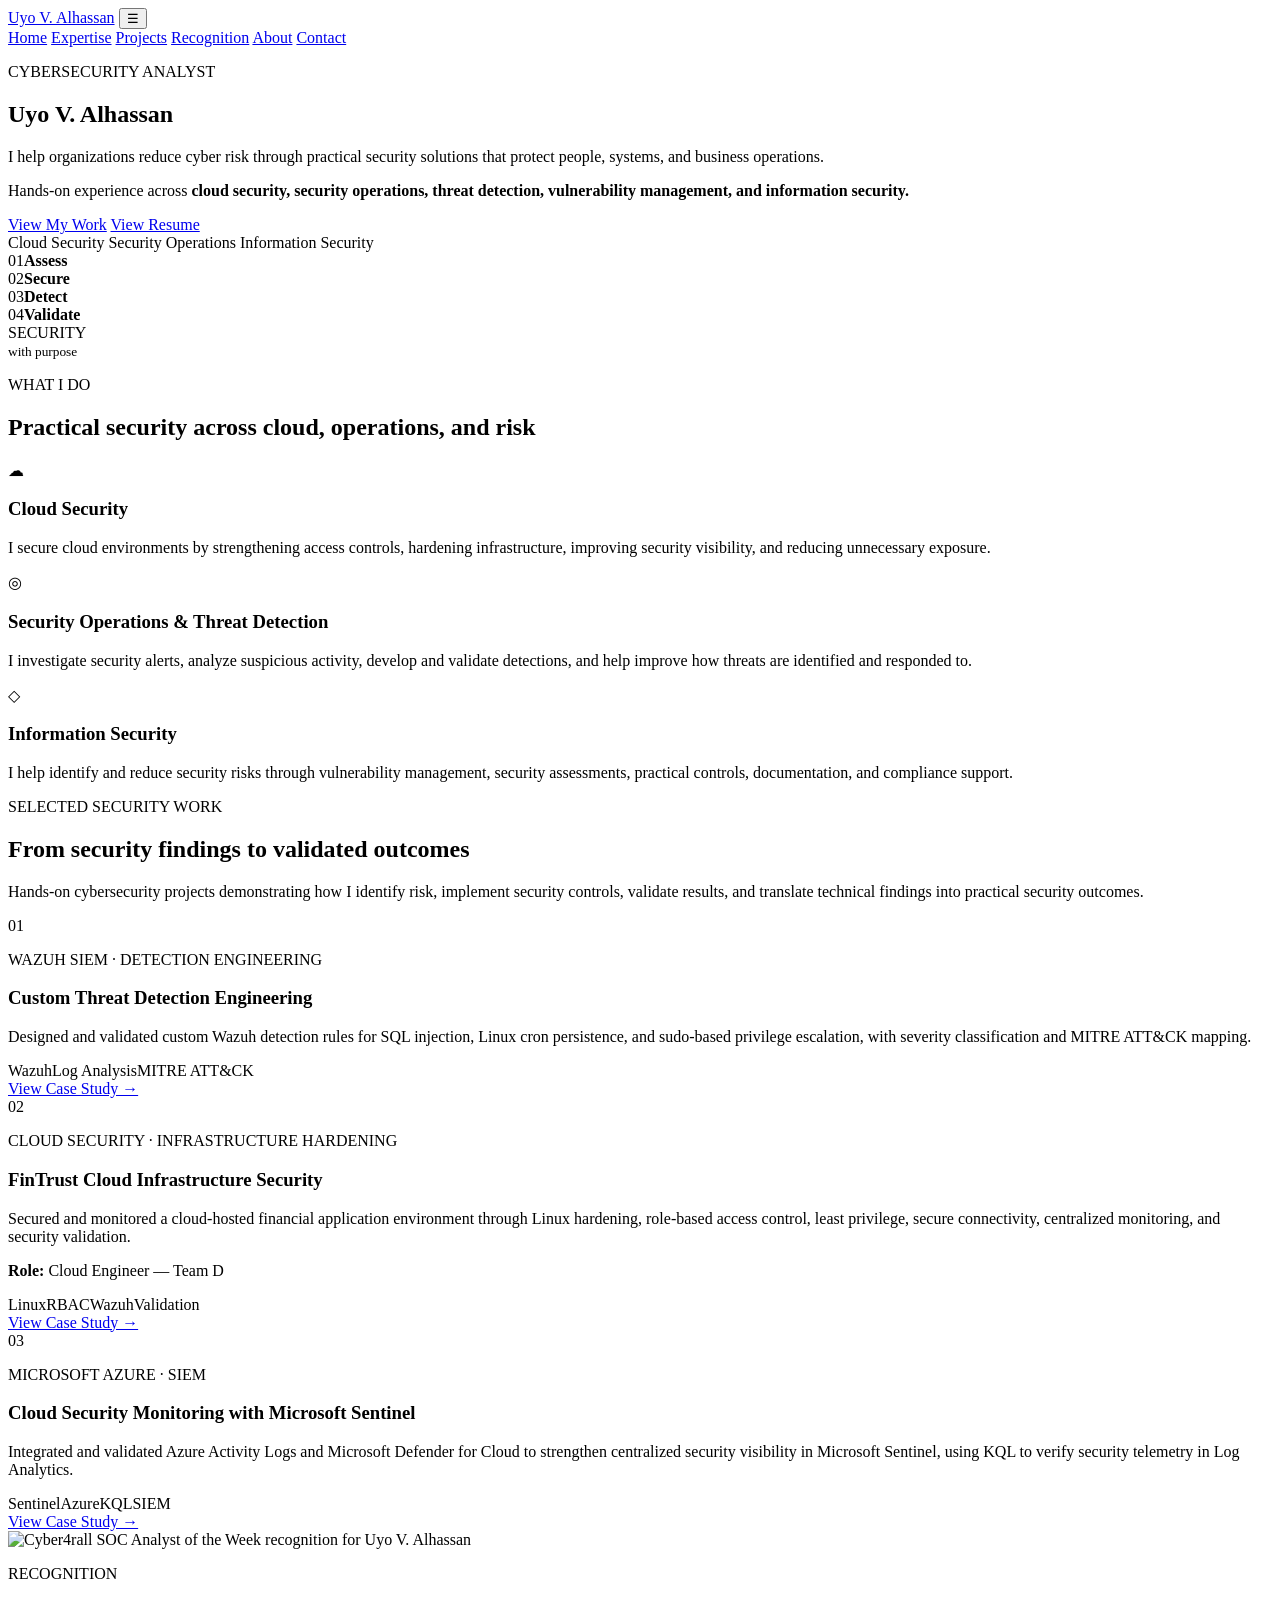
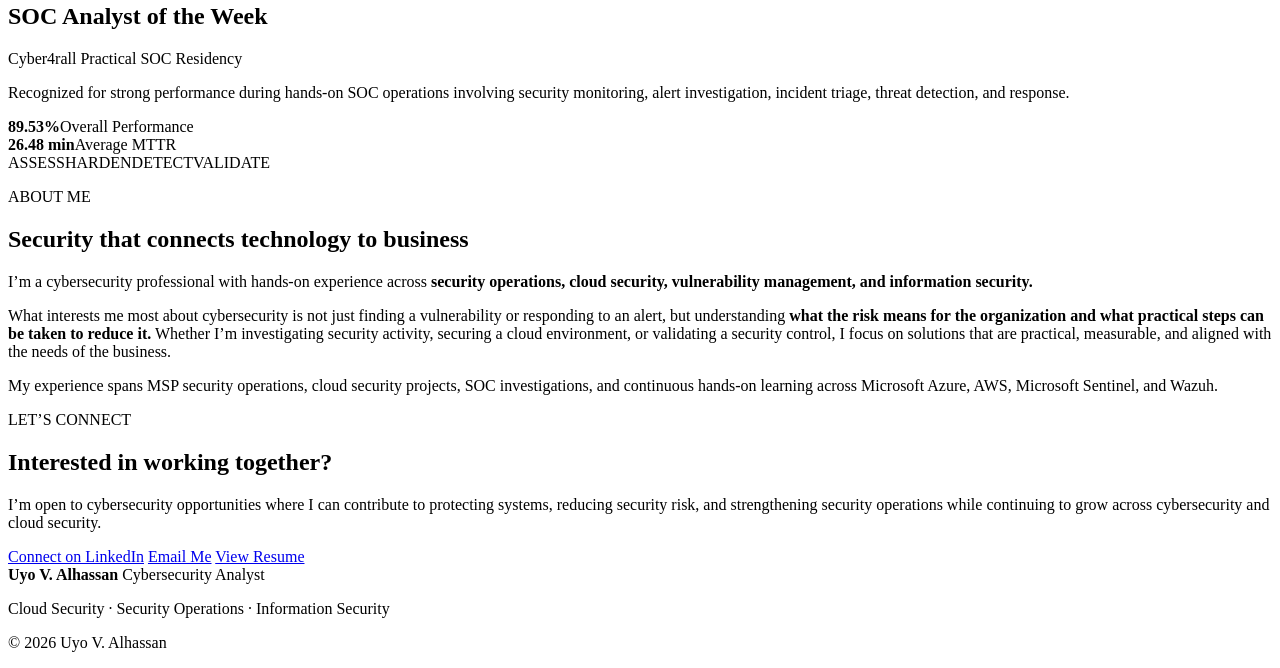
==== index.html @ 543109c2 "Build initial cybersecurity portfolio homepage" ====
<!DOCTYPE html>
<html lang="en">
<head>
  <meta charset="UTF-8" />
  <meta name="viewport" content="width=device-width, initial-scale=1.0" />
  <meta name="description" content="Uyo V. Alhassan — Cybersecurity Analyst portfolio focused on cloud security, security operations, threat detection, and information security." />
  <title>Uyo V. Alhassan | Cybersecurity Analyst</title>
  <link rel="stylesheet" href="styles.css" />
</head>
<body>
  <header class="site-header">
    <div class="container nav-wrap">
      <a class="brand" href="#home" aria-label="Uyo V. Alhassan home">Uyo V. Alhassan</a>
      <button class="nav-toggle" aria-label="Open navigation" aria-expanded="false">☰</button>
      <nav class="nav-links" aria-label="Main navigation">
        <a href="#home">Home</a>
        <a href="#expertise">Expertise</a>
        <a href="#projects">Projects</a>
        <a href="#recognition">Recognition</a>
        <a href="#about">About</a>
        <a href="#contact">Contact</a>
      </nav>
    </div>
  </header>

  <main>
    <section class="hero" id="home">
      <div class="container hero-grid">
        <div class="hero-copy">
          <p class="eyebrow">CYBERSECURITY ANALYST</p>
          <h1>Uyo V. Alhassan</h1>
          <p class="hero-statement">I help organizations reduce cyber risk through practical security solutions that protect people, systems, and business operations.</p>
          <p class="hero-support">Hands-on experience across <strong>cloud security, security operations, threat detection, vulnerability management, and information security.</strong></p>
          <div class="hero-actions">
            <a class="btn btn-primary" href="#projects">View My Work</a>
            <a class="btn btn-secondary" href="assets/Uyo_V_Alhassan_Resume.pdf" target="_blank" rel="noopener">View Resume</a>
          </div>
          <div class="focus-tags" aria-label="Focus areas">
            <span>Cloud Security</span>
            <span>Security Operations</span>
            <span>Information Security</span>
          </div>
        </div>

        <div class="hero-visual" aria-hidden="true">
          <div class="signal-card signal-one"><span>01</span><strong>Assess</strong></div>
          <div class="signal-card signal-two"><span>02</span><strong>Secure</strong></div>
          <div class="signal-card signal-three"><span>03</span><strong>Detect</strong></div>
          <div class="signal-card signal-four"><span>04</span><strong>Validate</strong></div>
          <div class="core-orb">SECURITY<br/><small>with purpose</small></div>
        </div>
      </div>
    </section>

    <section class="section" id="expertise">
      <div class="container">
        <div class="section-heading">
          <p class="eyebrow">WHAT I DO</p>
          <h2>Practical security across cloud, operations, and risk</h2>
        </div>
        <div class="cards three-col">
          <article class="card expertise-card">
            <div class="icon-chip">☁</div>
            <h3>Cloud Security</h3>
            <p>I secure cloud environments by strengthening access controls, hardening infrastructure, improving security visibility, and reducing unnecessary exposure.</p>
          </article>
          <article class="card expertise-card">
            <div class="icon-chip">◎</div>
            <h3>Security Operations &amp; Threat Detection</h3>
            <p>I investigate security alerts, analyze suspicious activity, develop and validate detections, and help improve how threats are identified and responded to.</p>
          </article>
          <article class="card expertise-card">
            <div class="icon-chip">◇</div>
            <h3>Information Security</h3>
            <p>I help identify and reduce security risks through vulnerability management, security assessments, practical controls, documentation, and compliance support.</p>
          </article>
        </div>
      </div>
    </section>

    <section class="section section-alt" id="projects">
      <div class="container">
        <div class="section-heading wide">
          <p class="eyebrow">SELECTED SECURITY WORK</p>
          <h2>From security findings to validated outcomes</h2>
          <p>Hands-on cybersecurity projects demonstrating how I identify risk, implement security controls, validate results, and translate technical findings into practical security outcomes.</p>
        </div>

        <div class="cards three-col project-grid">
          <article class="card project-card">
            <div class="project-number">01</div>
            <p class="project-category">WAZUH SIEM · DETECTION ENGINEERING</p>
            <h3>Custom Threat Detection Engineering</h3>
            <p>Designed and validated custom Wazuh detection rules for SQL injection, Linux cron persistence, and sudo-based privilege escalation, with severity classification and MITRE ATT&amp;CK mapping.</p>
            <div class="mini-tags"><span>Wazuh</span><span>Log Analysis</span><span>MITRE ATT&amp;CK</span></div>
            <a class="text-link" href="assets/Uyo_Alhassan_Wazuh_Detection_Engineering_Case_Study.pdf" target="_blank" rel="noopener">View Case Study →</a>
          </article>

          <article class="card project-card featured-card">
            <div class="project-number">02</div>
            <p class="project-category">CLOUD SECURITY · INFRASTRUCTURE HARDENING</p>
            <h3>FinTrust Cloud Infrastructure Security</h3>
            <p>Secured and monitored a cloud-hosted financial application environment through Linux hardening, role-based access control, least privilege, secure connectivity, centralized monitoring, and security validation.</p>
            <p class="role-line"><strong>Role:</strong> Cloud Engineer — Team D</p>
            <div class="mini-tags"><span>Linux</span><span>RBAC</span><span>Wazuh</span><span>Validation</span></div>
            <a class="text-link" href="assets/Uyo_Alhassan_FinTrust_Cloud_Infrastructure_Security_Case_Study.pdf" target="_blank" rel="noopener">View Case Study →</a>
          </article>

          <article class="card project-card">
            <div class="project-number">03</div>
            <p class="project-category">MICROSOFT AZURE · SIEM</p>
            <h3>Cloud Security Monitoring with Microsoft Sentinel</h3>
            <p>Integrated and validated Azure Activity Logs and Microsoft Defender for Cloud to strengthen centralized security visibility in Microsoft Sentinel, using KQL to verify security telemetry in Log Analytics.</p>
            <div class="mini-tags"><span>Sentinel</span><span>Azure</span><span>KQL</span><span>SIEM</span></div>
            <a class="text-link" href="assets/Uyo_Alhassan_Microsoft_Sentinel_Cloud_Security_Case_Study.pdf" target="_blank" rel="noopener">View Case Study →</a>
          </article>
        </div>
      </div>
    </section>

    <section class="section recognition" id="recognition">
      <div class="container recognition-grid">
        <div class="recognition-visual">
          <div class="award-frame">
            <img src="assets/soc-analyst-of-the-week.jpeg" alt="Cyber4rall SOC Analyst of the Week recognition for Uyo V. Alhassan" />
          </div>
        </div>
        <div class="recognition-copy">
          <p class="eyebrow">RECOGNITION</p>
          <h2>SOC Analyst of the Week</h2>
          <p class="muted-strong">Cyber4rall Practical SOC Residency</p>
          <p>Recognized for strong performance during hands-on SOC operations involving security monitoring, alert investigation, incident triage, threat detection, and response.</p>
          <div class="metrics">
            <div class="metric"><strong>89.53%</strong><span>Overall Performance</span></div>
            <div class="metric"><strong>26.48 min</strong><span>Average MTTR</span></div>
          </div>
        </div>
      </div>
    </section>

    <section class="section section-alt" id="about">
      <div class="container about-grid">
        <div class="about-accent" aria-hidden="true">
          <span>ASSESS</span><span>HARDEN</span><span>DETECT</span><span>VALIDATE</span>
        </div>
        <div class="about-copy">
          <p class="eyebrow">ABOUT ME</p>
          <h2>Security that connects technology to business</h2>
          <p>I’m a cybersecurity professional with hands-on experience across <strong>security operations, cloud security, vulnerability management, and information security.</strong></p>
          <p>What interests me most about cybersecurity is not just finding a vulnerability or responding to an alert, but understanding <strong>what the risk means for the organization and what practical steps can be taken to reduce it.</strong> Whether I’m investigating security activity, securing a cloud environment, or validating a security control, I focus on solutions that are practical, measurable, and aligned with the needs of the business.</p>
          <p>My experience spans MSP security operations, cloud security projects, SOC investigations, and continuous hands-on learning across Microsoft Azure, AWS, Microsoft Sentinel, and Wazuh.</p>
        </div>
      </div>
    </section>

    <section class="cta" id="contact">
      <div class="container cta-inner">
        <p class="eyebrow light">LET’S CONNECT</p>
        <h2>Interested in working together?</h2>
        <p>I’m open to cybersecurity opportunities where I can contribute to protecting systems, reducing security risk, and strengthening security operations while continuing to grow across cybersecurity and cloud security.</p>
        <div class="cta-actions">
          <a class="btn btn-light" href="https://www.linkedin.com/in/uyo-alhassan-4882471b2/" target="_blank" rel="noopener">Connect on LinkedIn</a>
          <a class="btn btn-outline-light" href="mailto:uyoalhassan@gmail.com">Email Me</a>
          <a class="btn btn-outline-light" href="assets/Uyo_V_Alhassan_Resume.pdf" target="_blank" rel="noopener">View Resume</a>
        </div>
      </div>
    </section>
  </main>

  <footer class="site-footer">
    <div class="container footer-wrap">
      <div>
        <strong>Uyo V. Alhassan</strong>
        <span>Cybersecurity Analyst</span>
      </div>
      <p>Cloud Security · Security Operations · Information Security</p>
      <p>© 2026 Uyo V. Alhassan</p>
    </div>
  </footer>

  <script src="script.js"></script>
</body>
</html>
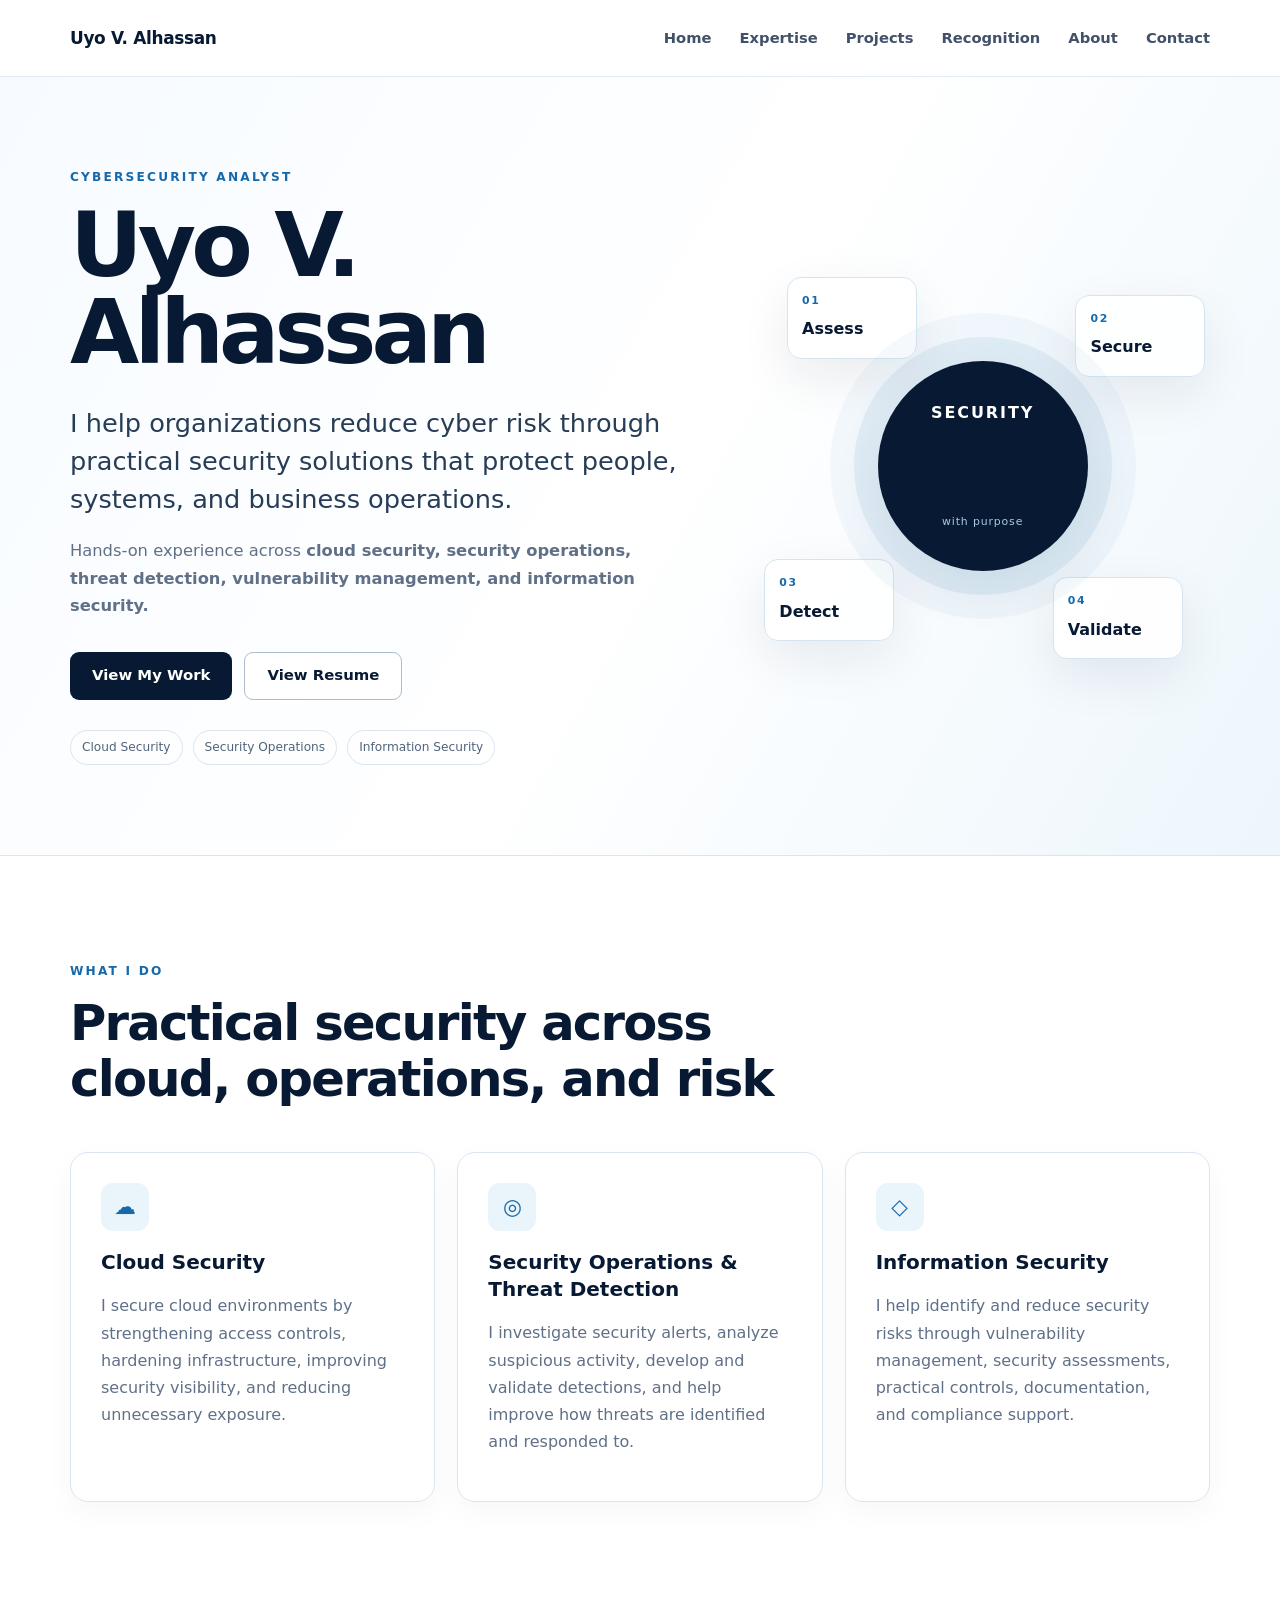
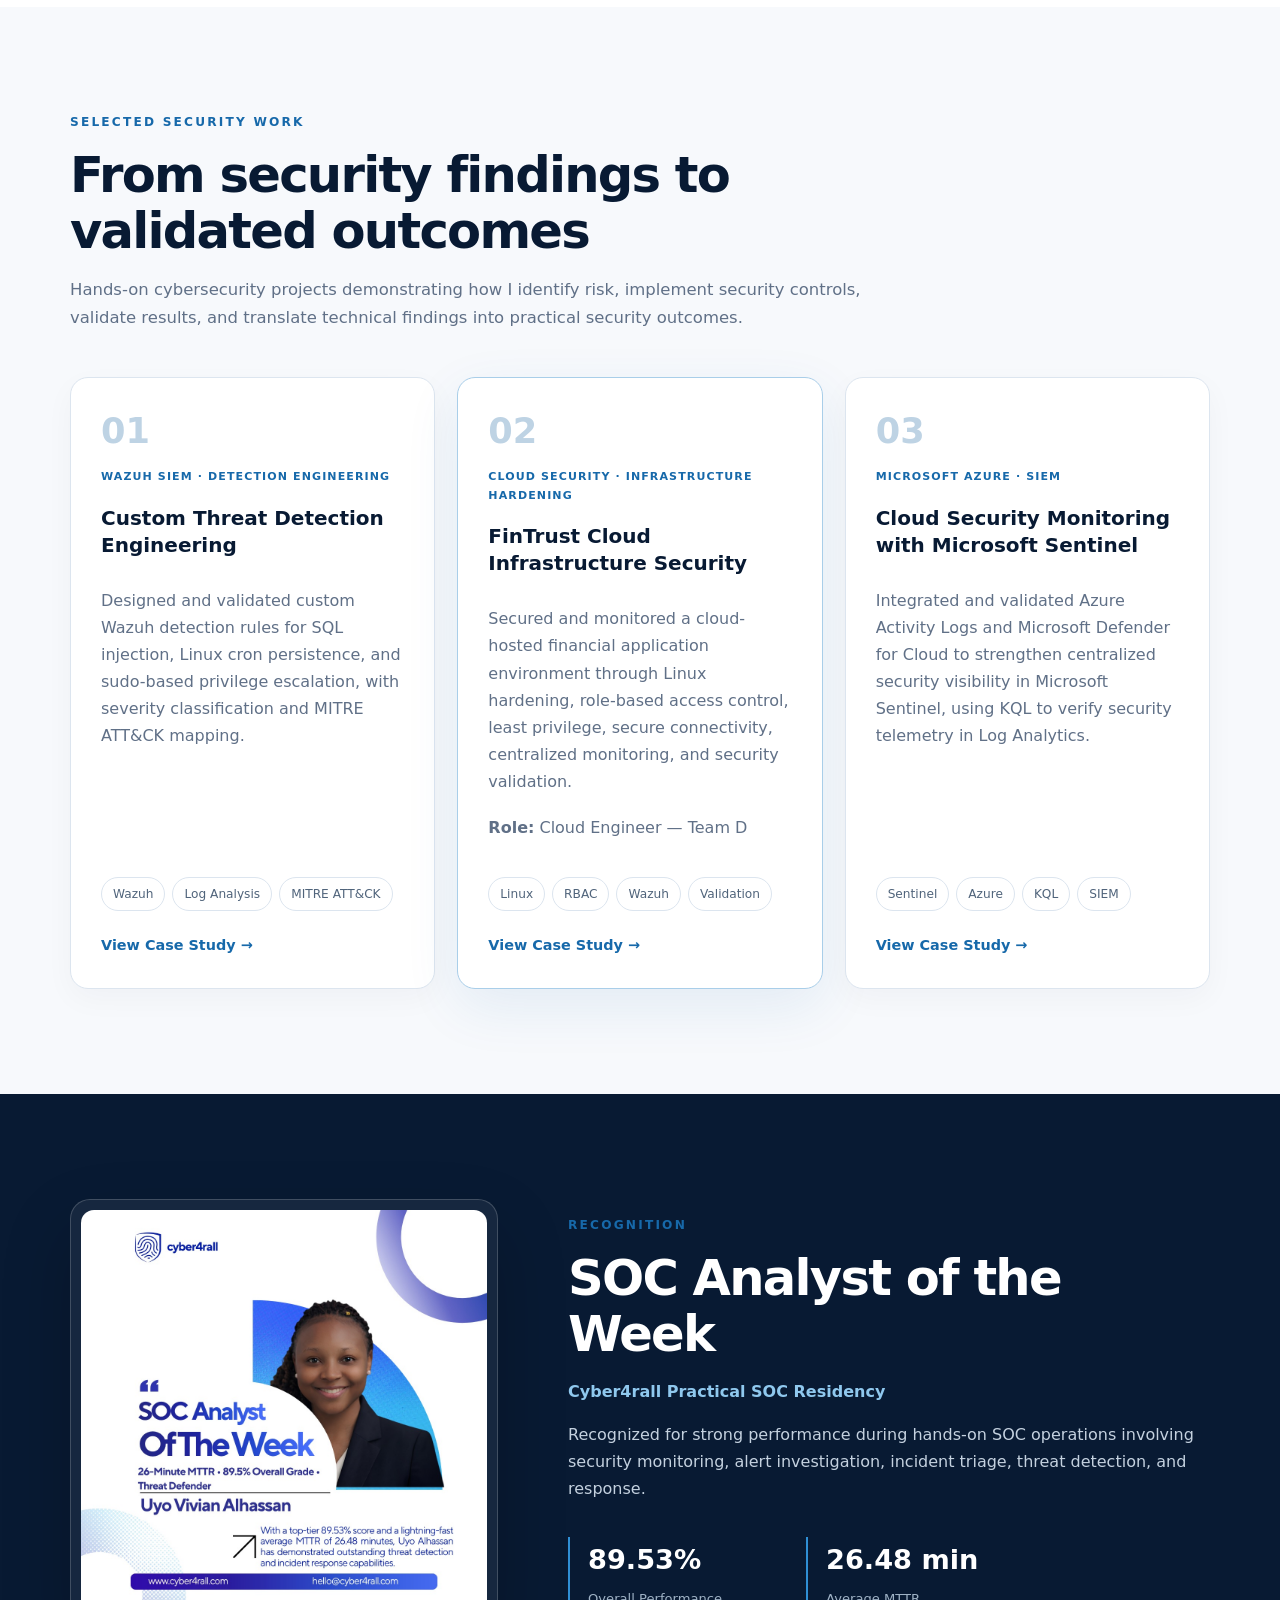
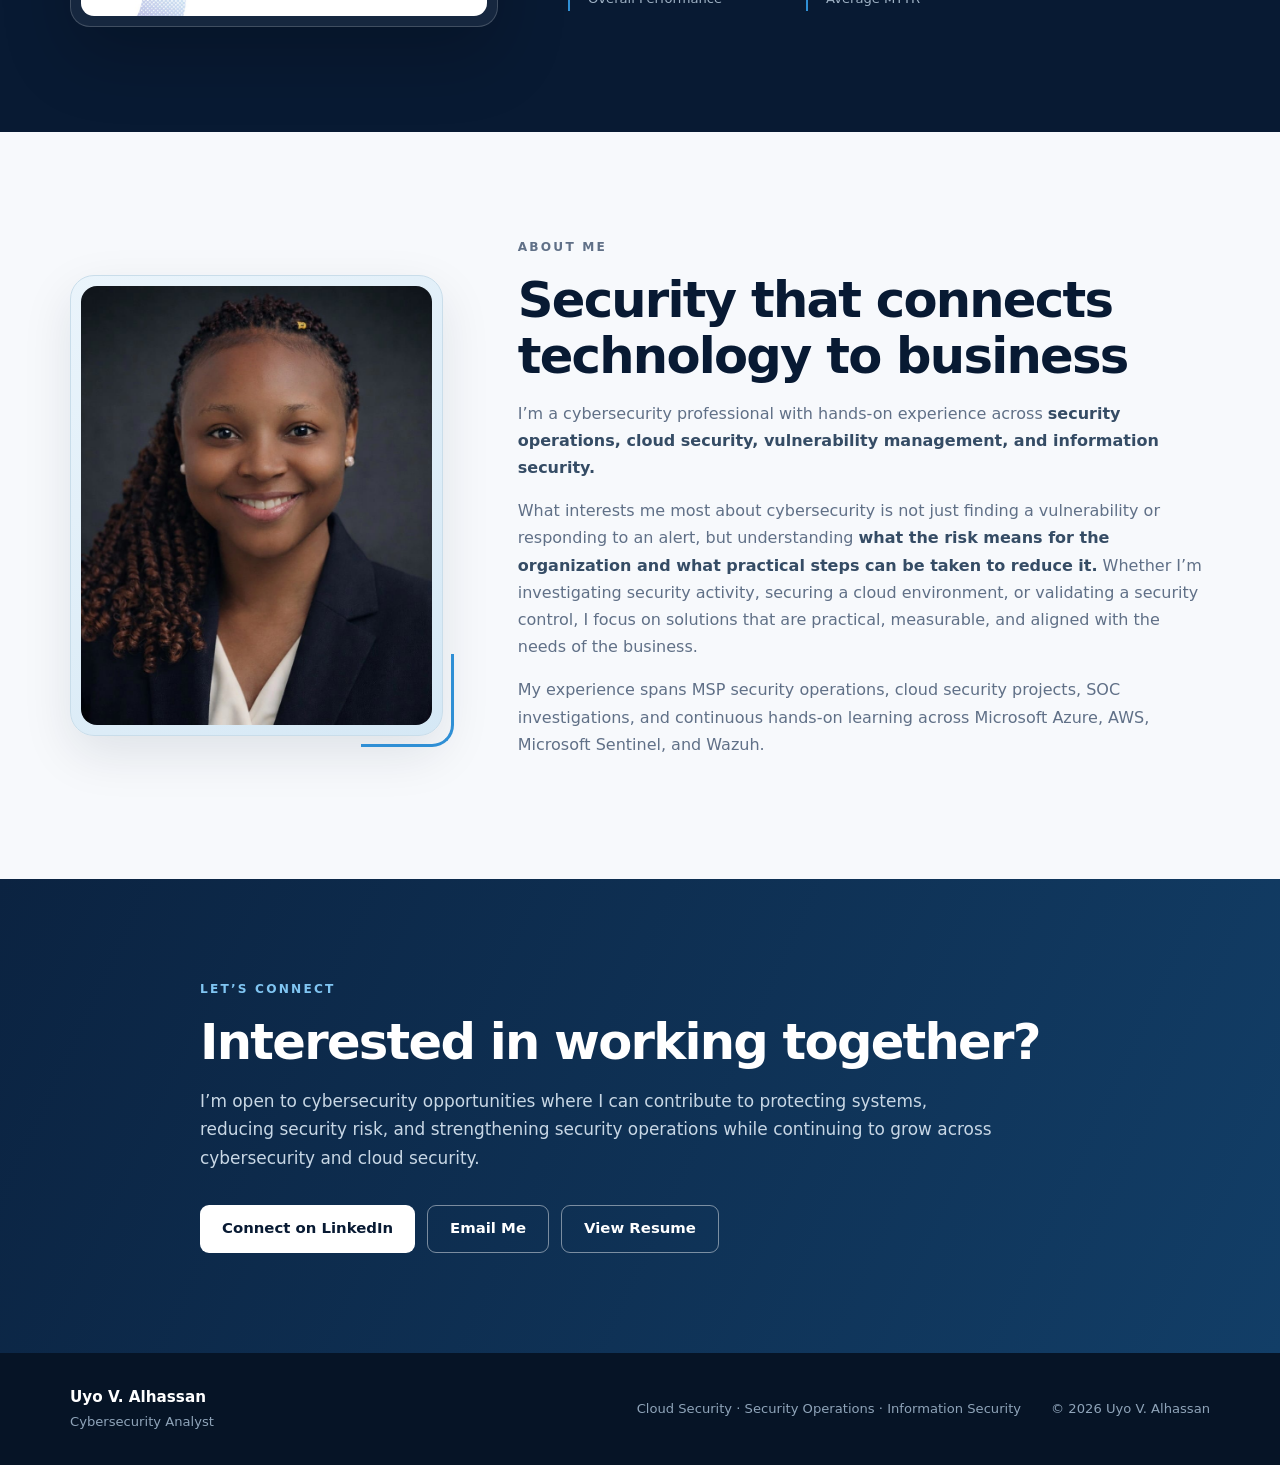
==== commit 4b3606c9: "Use final asset links directly in portfolio homepage" ====
--- a/index.html
+++ b/index.html
@@ -33,7 +33,7 @@
           <p class="hero-support">Hands-on experience across <strong>cloud security, security operations, threat detection, vulnerability management, and information security.</strong></p>
           <div class="hero-actions">
             <a class="btn btn-primary" href="#projects">View My Work</a>
-            <a class="btn btn-secondary" href="assets/Uyo_V_Alhassan_Resume.pdf" target="_blank" rel="noopener">View Resume</a>
+            <a class="btn btn-secondary" href="assets/Uyo_Alhassan_Executive_Resume.pdf" target="_blank" rel="noopener">View Resume</a>
           </div>
           <div class="focus-tags" aria-label="Focus areas">
             <span>Cloud Security</span>
@@ -160,8 +160,8 @@
         <p>I’m open to cybersecurity opportunities where I can contribute to protecting systems, reducing security risk, and strengthening security operations while continuing to grow across cybersecurity and cloud security.</p>
         <div class="cta-actions">
           <a class="btn btn-light" href="https://www.linkedin.com/in/uyo-alhassan-4882471b2/" target="_blank" rel="noopener">Connect on LinkedIn</a>
-          <a class="btn btn-outline-light" href="mailto:uyoalhassan@gmail.com">Email Me</a>
-          <a class="btn btn-outline-light" href="assets/Uyo_V_Alhassan_Resume.pdf" target="_blank" rel="noopener">View Resume</a>
+          <a class="btn btn-outline-light" href="mailto:alhassanuyovivian@gmail.com">Email Me</a>
+          <a class="btn btn-outline-light" href="assets/Uyo_Alhassan_Executive_Resume.pdf" target="_blank" rel="noopener">View Resume</a>
         </div>
       </div>
     </section>
@@ -178,6 +178,6 @@
     </div>
   </footer>
 
-  <script src="script.js"></script>
+  <script src="script.js?v=2"></script>
 </body>
 </html>
--- a/styles.css
+++ b/styles.css
@@ -0,0 +1,152 @@
+:root {
+  --navy: #081a33;
+  --navy-2: #0d2848;
+  --blue: #1769aa;
+  --blue-bright: #2f8fd5;
+  --ice: #eaf4fb;
+  --bg: #f7f9fc;
+  --white: #ffffff;
+  --text: #17263a;
+  --muted: #607087;
+  --border: #dce5ef;
+  --shadow: 0 18px 50px rgba(8, 26, 51, .08);
+  --radius: 18px;
+}
+
+* { box-sizing: border-box; }
+html { scroll-behavior: smooth; }
+body {
+  margin: 0;
+  font-family: Inter, ui-sans-serif, system-ui, -apple-system, BlinkMacSystemFont, "Segoe UI", sans-serif;
+  color: var(--text);
+  background: var(--white);
+  line-height: 1.7;
+}
+a { color: inherit; text-decoration: none; }
+img { max-width: 100%; display: block; }
+.container { width: min(1140px, calc(100% - 40px)); margin: 0 auto; }
+
+.site-header {
+  position: sticky;
+  top: 0;
+  z-index: 50;
+  background: rgba(255,255,255,.95);
+  border-bottom: 1px solid rgba(220,229,239,.8);
+  backdrop-filter: blur(14px);
+}
+.nav-wrap { min-height: 76px; display: flex; align-items: center; justify-content: space-between; gap: 30px; }
+.brand { font-weight: 800; color: var(--navy); letter-spacing: -.02em; font-size: 1.06rem; }
+.nav-links { display: flex; align-items: center; gap: 28px; font-size: .92rem; font-weight: 650; color: #415169; }
+.nav-links a:hover { color: var(--blue); }
+.nav-toggle { display: none; background: none; border: 0; font-size: 1.5rem; color: var(--navy); }
+
+.hero {
+  overflow: hidden;
+  background: linear-gradient(120deg, #f7fbff 0%, #ffffff 52%, #edf6fc 100%);
+  border-bottom: 1px solid var(--border);
+}
+.hero-grid { min-height: 680px; display: grid; grid-template-columns: 1.15fr .85fr; gap: 70px; align-items: center; padding: 90px 0; }
+.eyebrow { margin: 0 0 14px; color: var(--blue); font-size: .76rem; font-weight: 800; letter-spacing: .18em; }
+.hero h1 { margin: 0; color: var(--navy); font-size: clamp(3.2rem, 7vw, 5.7rem); line-height: .98; letter-spacing: -.055em; }
+.hero-statement { max-width: 760px; margin: 28px 0 18px; font-size: clamp(1.25rem, 2vw, 1.65rem); line-height: 1.48; color: #273c55; }
+.hero-support { max-width: 700px; color: var(--muted); font-size: 1.02rem; }
+.hero-actions, .cta-actions { display: flex; flex-wrap: wrap; gap: 12px; margin-top: 32px; }
+.btn { display: inline-flex; justify-content: center; align-items: center; min-height: 48px; padding: 0 22px; border-radius: 9px; font-weight: 750; font-size: .93rem; transition: .2s ease; }
+.btn:hover { transform: translateY(-2px); }
+.btn-primary { background: var(--navy); color: white; }
+.btn-secondary { border: 1px solid #aebdcd; background: white; color: var(--navy); }
+.focus-tags { display: flex; flex-wrap: wrap; gap: 10px; margin-top: 30px; }
+.focus-tags span, .mini-tags span { border: 1px solid var(--border); border-radius: 999px; padding: 6px 11px; font-size: .76rem; color: #50647b; background: rgba(255,255,255,.7); }
+
+.hero-visual { position: relative; min-height: 450px; }
+.core-orb {
+  position: absolute; inset: 50% auto auto 50%; transform: translate(-50%,-50%);
+  width: 210px; height: 210px; border-radius: 50%; display: grid; place-items: center; text-align: center;
+  background: var(--navy); color: white; font-weight: 900; letter-spacing: .12em; line-height: 1.2;
+  box-shadow: 0 0 0 24px rgba(23,105,170,.08), 0 0 0 48px rgba(23,105,170,.04), var(--shadow);
+}
+.core-orb small { display: block; font-size: .68rem; font-weight: 500; letter-spacing: .08em; color: #a9c9e4; margin-top: 8px; }
+.signal-card { position: absolute; width: 130px; min-height: 82px; padding: 14px; border: 1px solid #d4e5f1; border-radius: 14px; background: rgba(255,255,255,.92); box-shadow: var(--shadow); }
+.signal-card span { display: block; color: var(--blue); font-size: .68rem; font-weight: 800; letter-spacing: .15em; }
+.signal-card strong { display: block; color: var(--navy); margin-top: 5px; }
+.signal-one { top: 8%; left: 7%; } .signal-two { top: 12%; right: 1%; } .signal-three { bottom: 11%; left: 2%; } .signal-four { bottom: 7%; right: 6%; }
+
+.section { padding: 105px 0; }
+.section-alt { background: var(--bg); }
+.section-heading { max-width: 760px; margin-bottom: 45px; }
+.section-heading.wide { max-width: 830px; }
+.section-heading h2, .recognition-copy h2, .about-copy h2, .cta h2 { margin: 0; color: var(--navy); font-size: clamp(2rem, 4vw, 3.1rem); line-height: 1.13; letter-spacing: -.035em; }
+.section-heading > p:last-child { color: var(--muted); font-size: 1.03rem; }
+.cards { display: grid; gap: 22px; }
+.three-col { grid-template-columns: repeat(3, 1fr); }
+.card { background: white; border: 1px solid var(--border); border-radius: var(--radius); padding: 30px; box-shadow: 0 10px 30px rgba(8,26,51,.035); }
+.card h3 { color: var(--navy); font-size: 1.25rem; line-height: 1.35; margin: 18px 0 12px; }
+.card p { color: var(--muted); }
+.icon-chip { width: 48px; height: 48px; display: grid; place-items: center; border-radius: 12px; background: var(--ice); color: var(--blue); font-size: 1.35rem; }
+
+.project-card { position: relative; padding-top: 35px; display: flex; flex-direction: column; min-height: 450px; }
+.project-card.featured-card { border-color: #a9cee9; box-shadow: 0 18px 55px rgba(23,105,170,.09); }
+.project-number { color: #bed3e4; font-size: 2.2rem; font-weight: 900; line-height: 1; }
+.project-category { margin: 20px 0 0 !important; color: var(--blue) !important; font-size: .69rem; font-weight: 850; letter-spacing: .1em; }
+.role-line { margin-top: 2px; }
+.mini-tags { display: flex; flex-wrap: wrap; gap: 7px; margin: auto 0 22px; padding-top: 20px; }
+.text-link { color: var(--blue); font-weight: 800; font-size: .9rem; }
+
+.recognition { background: var(--navy); color: white; }
+.recognition-grid { display: grid; grid-template-columns: .8fr 1.2fr; gap: 70px; align-items: center; }
+.award-frame { max-width: 430px; padding: 10px; border: 1px solid rgba(255,255,255,.18); border-radius: 20px; background: rgba(255,255,255,.06); box-shadow: 0 30px 70px rgba(0,0,0,.2); }
+.award-frame img { border-radius: 13px; width: 100%; min-height: 300px; object-fit: cover; background: #102c4d; }
+.recognition-copy h2 { color: white; }
+.recognition-copy > p:not(.eyebrow) { color: #c4d1df; max-width: 680px; }
+.recognition-copy .muted-strong { color: #8fc8ee !important; font-weight: 750; }
+.metrics { display: grid; grid-template-columns: repeat(2, minmax(150px, 220px)); gap: 18px; margin-top: 35px; }
+.metric { border-left: 2px solid var(--blue-bright); padding-left: 18px; }
+.metric strong { display: block; color: white; font-size: 1.7rem; }
+.metric span { color: #9fb2c5; font-size: .82rem; }
+
+.about-grid { display: grid; grid-template-columns: .7fr 1.3fr; gap: 75px; align-items: center; }
+.about-accent { min-height: 390px; border-radius: 24px; padding: 45px; display: flex; flex-direction: column; justify-content: center; gap: 18px; background: linear-gradient(145deg, var(--navy), #123f69); box-shadow: var(--shadow); }
+.about-accent span { color: white; font-size: clamp(1.5rem, 3vw, 2.6rem); font-weight: 850; letter-spacing: .04em; opacity: .25; }
+.about-accent span:nth-child(2), .about-accent span:nth-child(3) { opacity: .75; }
+.about-copy p { color: var(--muted); }
+.about-copy p strong { color: #354c65; }
+
+.cta { padding: 100px 0; background: linear-gradient(115deg, #0b2341, #123e67); color: white; }
+.cta-inner { max-width: 880px; }
+.eyebrow.light { color: #80c5f2; }
+.cta h2 { color: white; }
+.cta p:not(.eyebrow) { max-width: 800px; color: #c8d7e5; font-size: 1.06rem; }
+.btn-light { background: white; color: var(--navy); }
+.btn-outline-light { border: 1px solid rgba(255,255,255,.45); color: white; }
+.site-footer { padding: 32px 0; background: #061426; color: #8fa4b9; font-size: .82rem; }
+.footer-wrap { display: grid; grid-template-columns: 1fr auto auto; gap: 30px; align-items: center; }
+.footer-wrap strong { color: white; display: block; font-size: .95rem; }
+.footer-wrap span { display: block; }
+.footer-wrap p { margin: 0; }
+
+@media (max-width: 900px) {
+  .hero-grid, .recognition-grid, .about-grid { grid-template-columns: 1fr; }
+  .hero-grid { gap: 25px; padding: 75px 0 55px; }
+  .hero-visual { min-height: 390px; }
+  .three-col { grid-template-columns: 1fr; }
+  .project-card { min-height: auto; }
+  .mini-tags { margin-top: 20px; }
+  .recognition-grid { gap: 45px; }
+  .award-frame { margin: 0 auto; }
+  .about-accent { min-height: 260px; }
+  .footer-wrap { grid-template-columns: 1fr; gap: 10px; }
+}
+
+@media (max-width: 720px) {
+  .container { width: min(100% - 28px, 1140px); }
+  .nav-toggle { display: block; }
+  .nav-links { position: absolute; left: 14px; right: 14px; top: 70px; display: none; flex-direction: column; align-items: flex-start; gap: 0; padding: 12px; background: white; border: 1px solid var(--border); border-radius: 12px; box-shadow: var(--shadow); }
+  .nav-links.open { display: flex; }
+  .nav-links a { width: 100%; padding: 11px 8px; }
+  .hero h1 { font-size: 3.25rem; }
+  .hero-visual { min-height: 330px; transform: scale(.88); margin: -20px -15px; }
+  .section { padding: 78px 0; }
+  .card { padding: 25px; }
+  .metrics { grid-template-columns: 1fr 1fr; }
+  .cta-actions .btn { width: 100%; }
+}
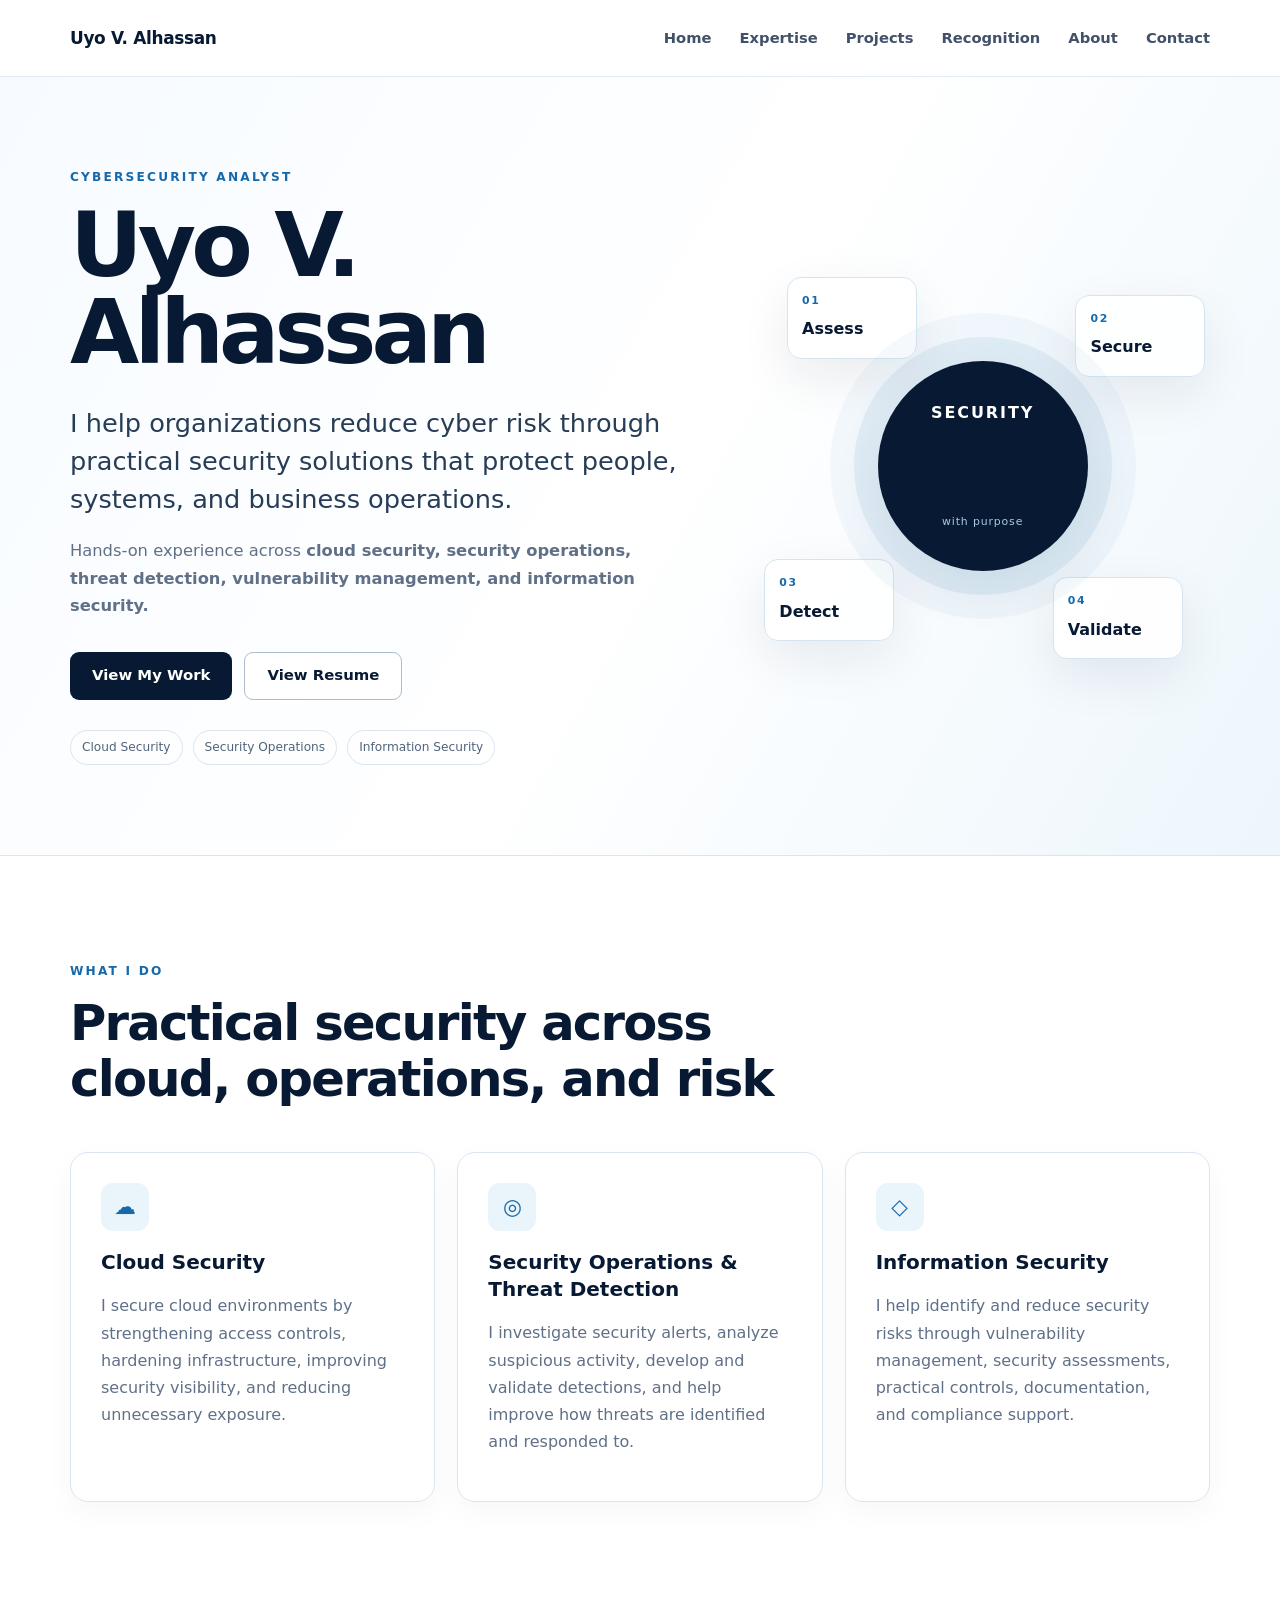
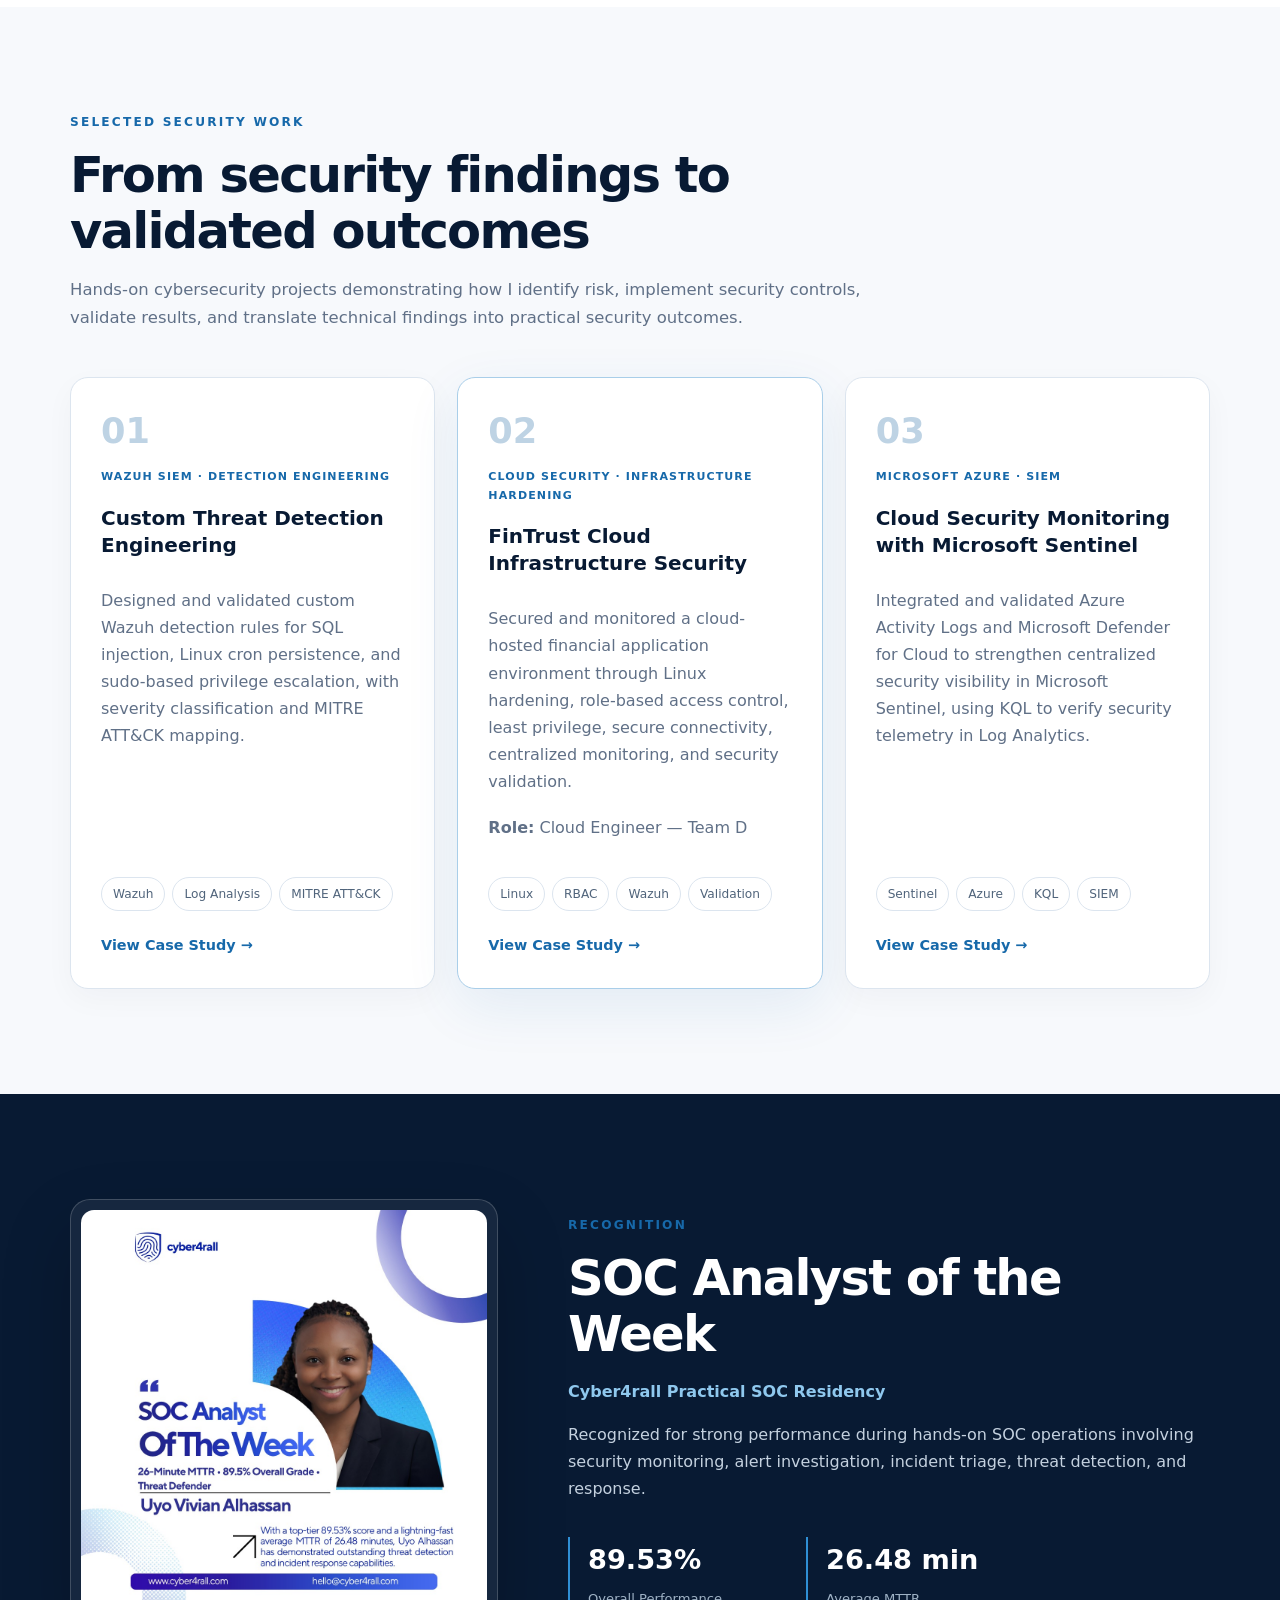
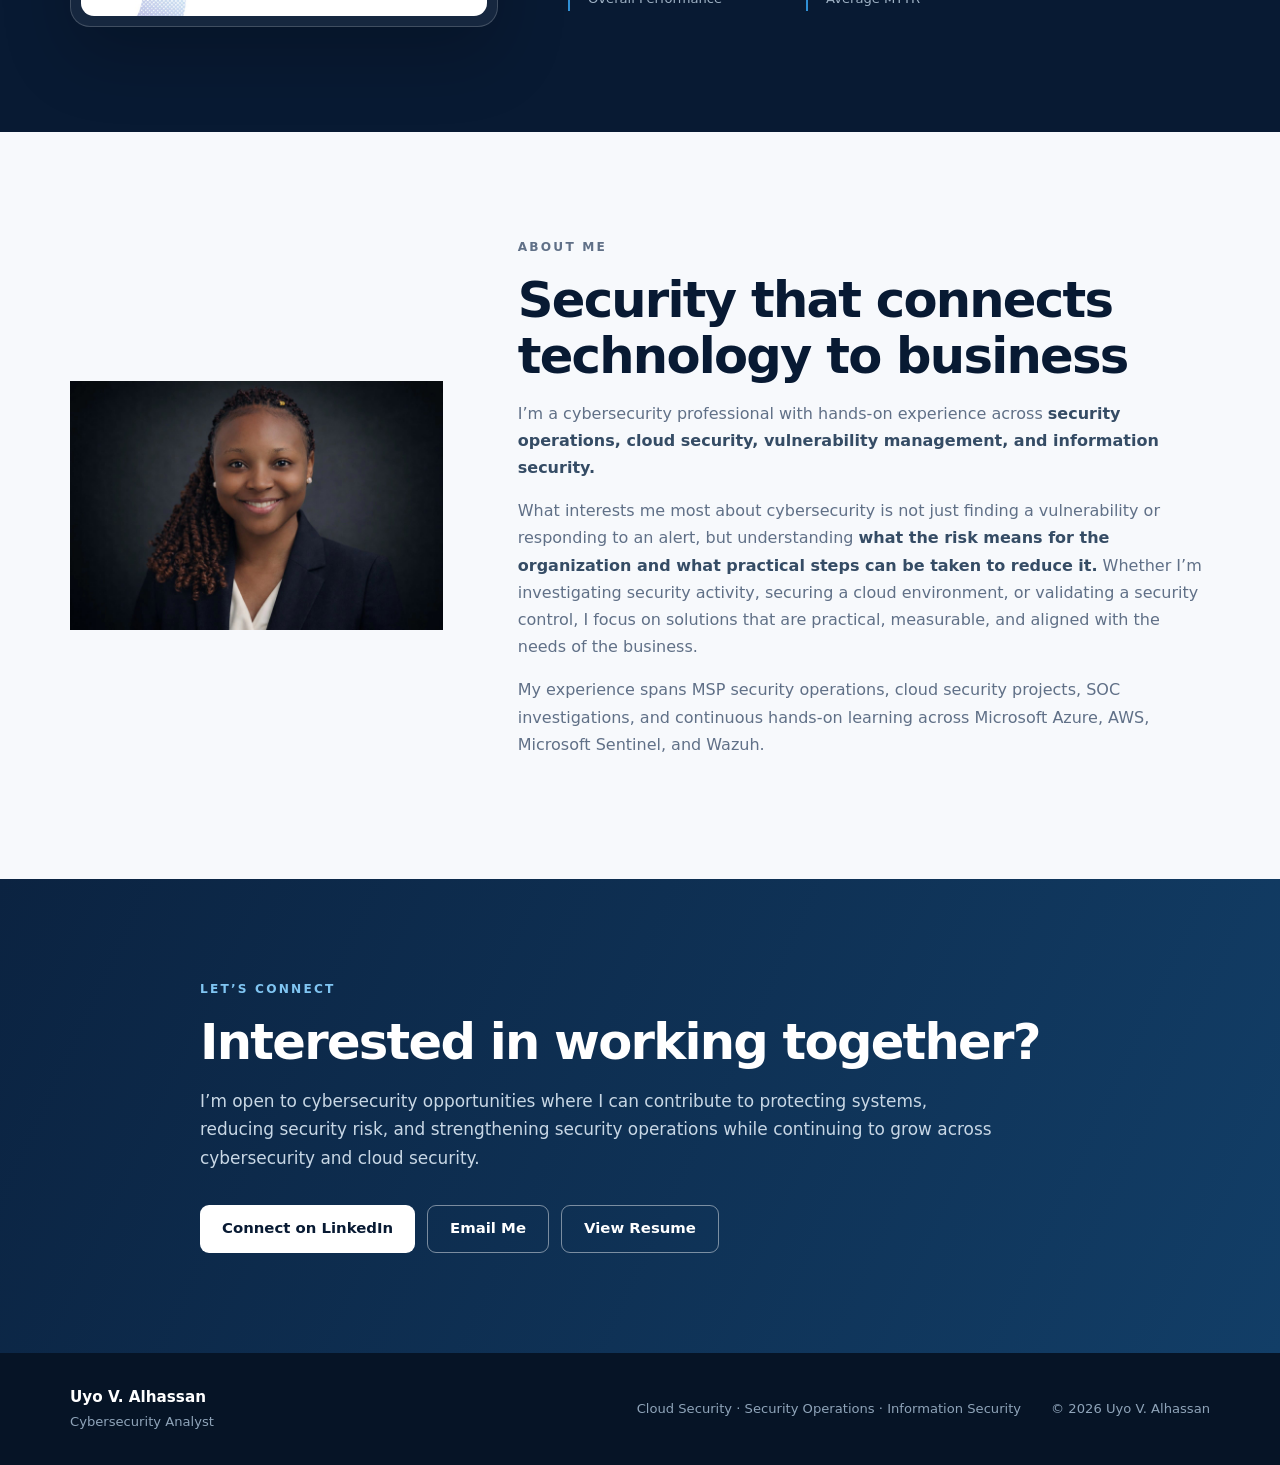
==== commit bc561bcc: "Use professional headshot directly in About section" ====
--- a/index.html
+++ b/index.html
@@ -5,7 +5,7 @@
   <meta name="viewport" content="width=device-width, initial-scale=1.0" />
   <meta name="description" content="Uyo V. Alhassan — Cybersecurity Analyst portfolio focused on cloud security, security operations, threat detection, and information security." />
   <title>Uyo V. Alhassan | Cybersecurity Analyst</title>
-  <link rel="stylesheet" href="styles.css" />
+  <link rel="stylesheet" href="styles.css?v=3" />
 </head>
 <body>
   <header class="site-header">
@@ -140,8 +140,8 @@
 
     <section class="section section-alt" id="about">
       <div class="container about-grid">
-        <div class="about-accent" aria-hidden="true">
-          <span>ASSESS</span><span>HARDEN</span><span>DETECT</span><span>VALIDATE</span>
+        <div class="about-photo">
+          <img src="assets/uyo-alhassan-headshot.jpeg" alt="Professional headshot of Uyo V. Alhassan" />
         </div>
         <div class="about-copy">
           <p class="eyebrow">ABOUT ME</p>
@@ -178,6 +178,6 @@
     </div>
   </footer>
 
-  <script src="script.js?v=2"></script>
+  <script src="script.js?v=3"></script>
 </body>
 </html>
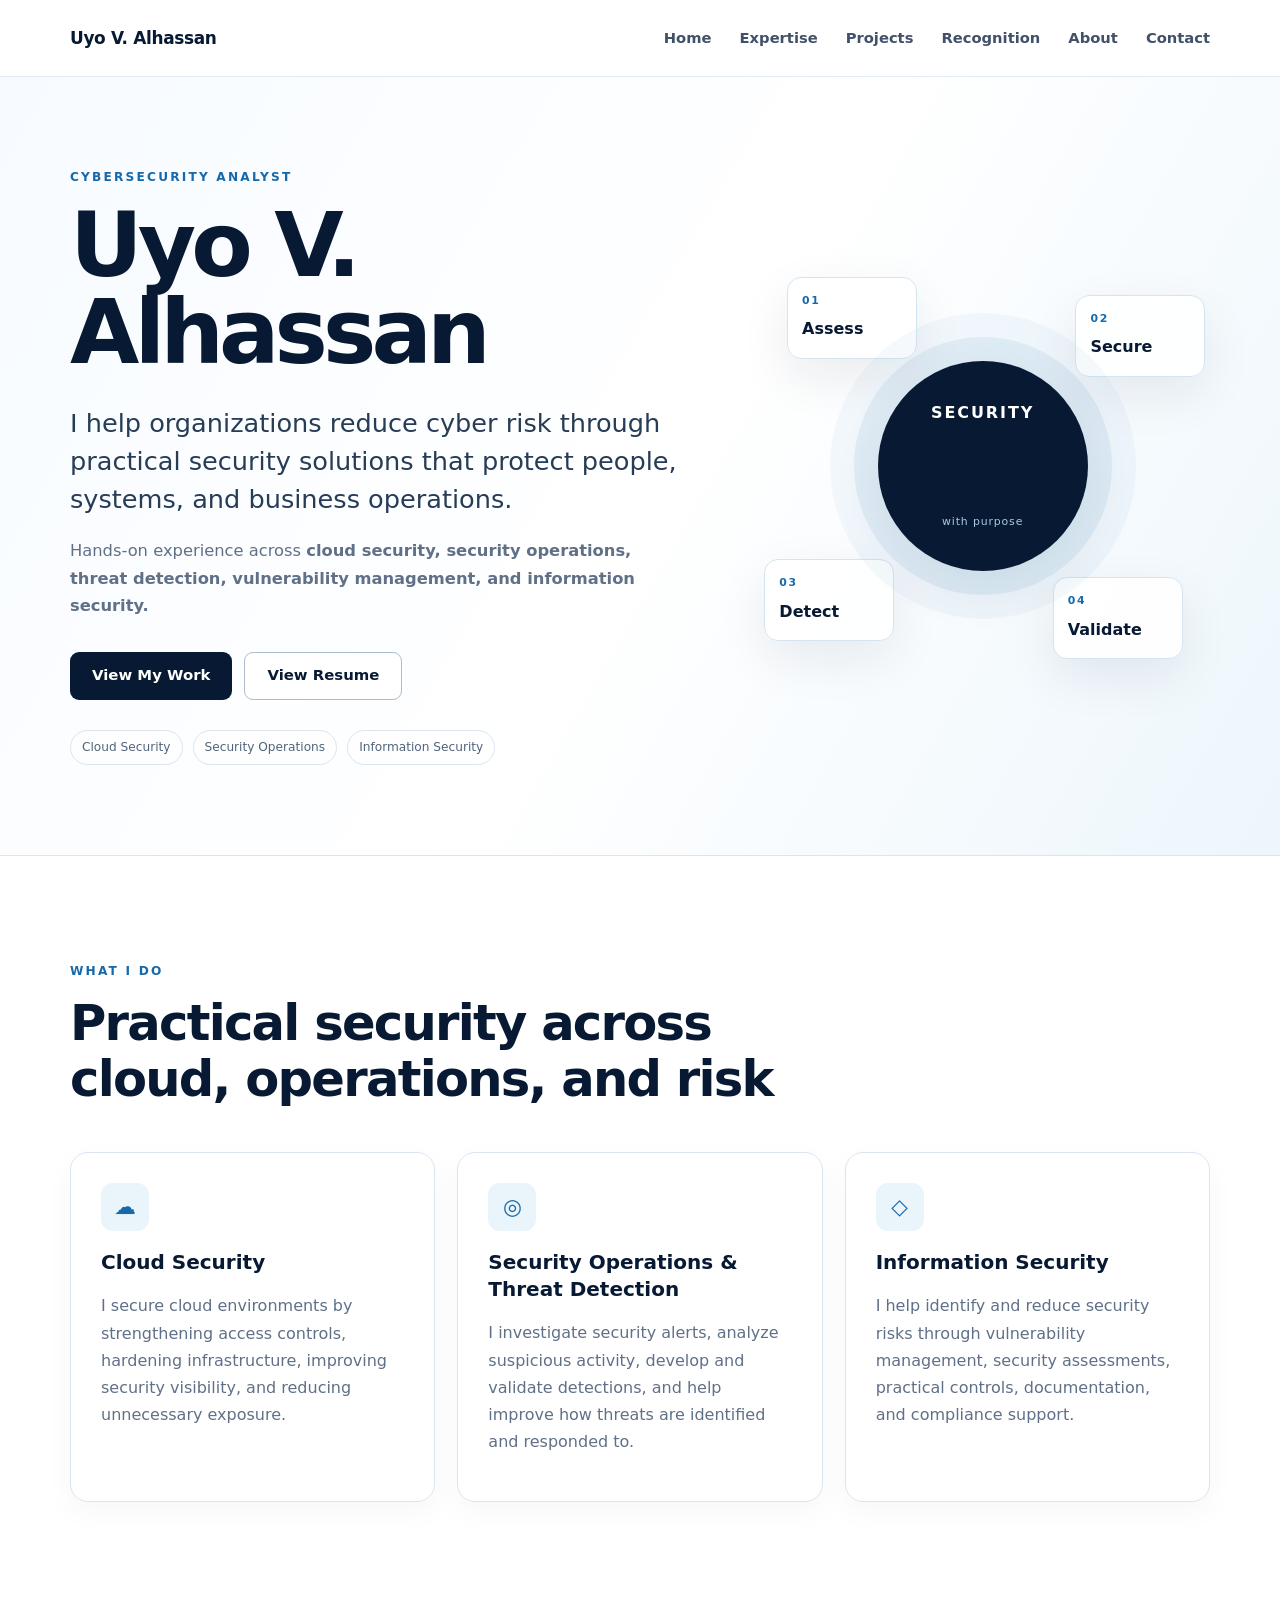
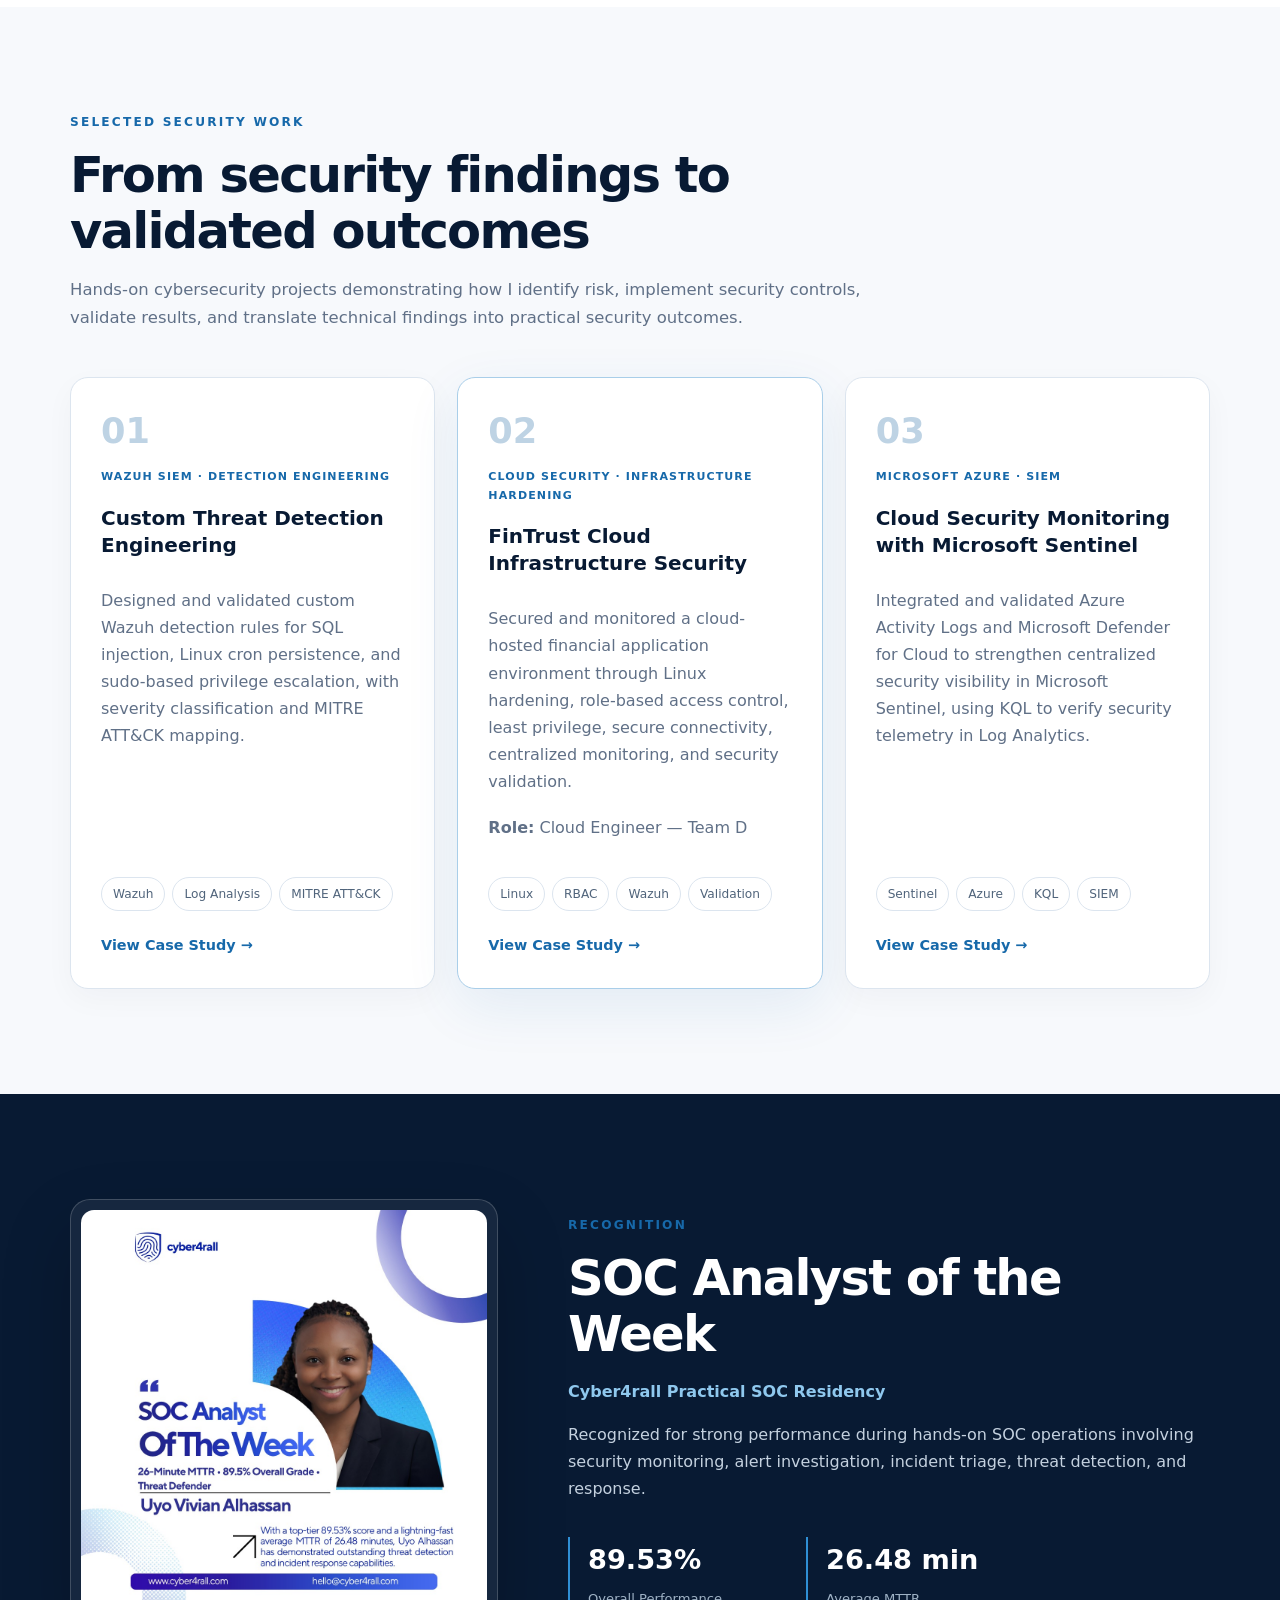
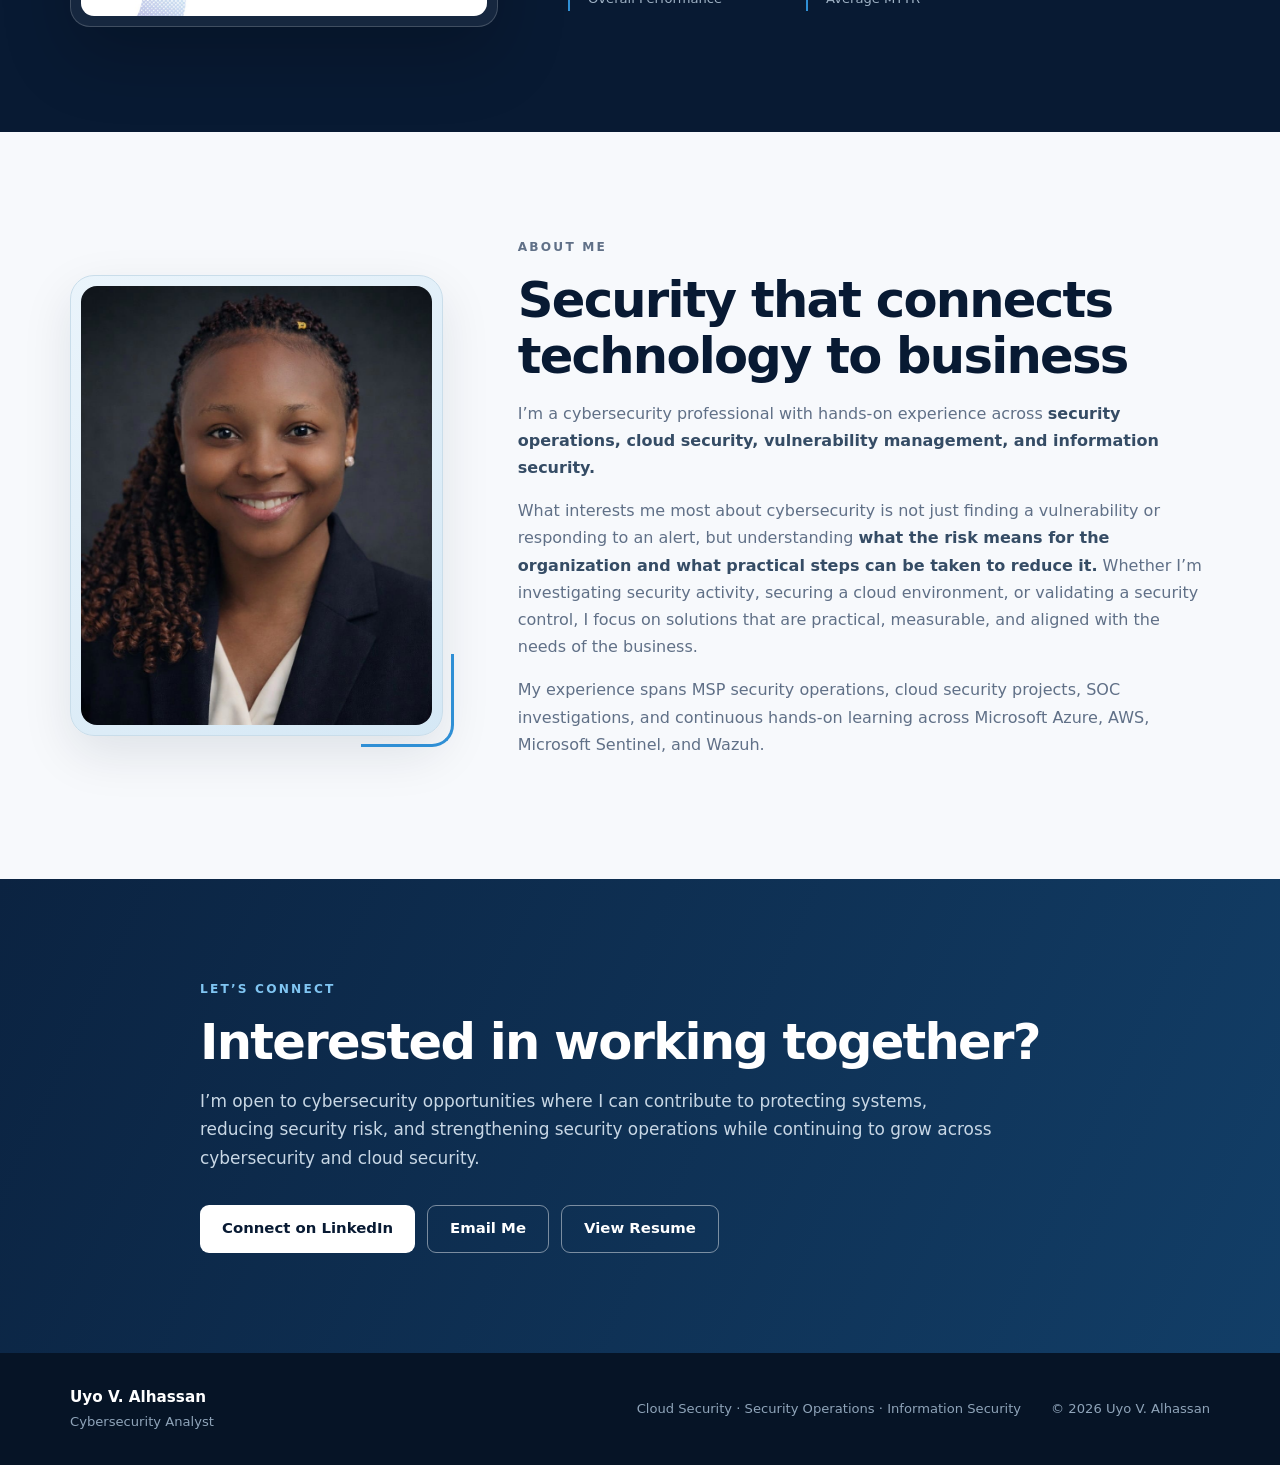
==== commit b9834e4e: "Add LinkedIn and social sharing metadata" ====
--- a/index.html
+++ b/index.html
@@ -4,6 +4,20 @@
   <meta charset="UTF-8" />
   <meta name="viewport" content="width=device-width, initial-scale=1.0" />
   <meta name="description" content="Uyo V. Alhassan — Cybersecurity Analyst portfolio focused on cloud security, security operations, threat detection, and information security." />
+
+  <meta property="og:type" content="website" />
+  <meta property="og:url" content="https://uyovivian.github.io/" />
+  <meta property="og:title" content="Cybersecurity Portfolio | Uyo V. Alhassan" />
+  <meta property="og:description" content="Explore hands-on work across cloud security, security operations, threat detection, vulnerability management, and information security." />
+  <meta property="og:image" content="https://uyovivian.github.io/assets/uyo-alhassan-headshot.jpeg" />
+  <meta property="og:image:alt" content="Professional headshot of Uyo V. Alhassan, Cybersecurity Analyst" />
+  <meta property="og:site_name" content="Uyo V. Alhassan Cybersecurity Portfolio" />
+
+  <meta name="twitter:card" content="summary_large_image" />
+  <meta name="twitter:title" content="Cybersecurity Portfolio | Uyo V. Alhassan" />
+  <meta name="twitter:description" content="Explore hands-on work across cloud security, security operations, threat detection, vulnerability management, and information security." />
+  <meta name="twitter:image" content="https://uyovivian.github.io/assets/uyo-alhassan-headshot.jpeg" />
+
   <title>Uyo V. Alhassan | Cybersecurity Analyst</title>
   <link rel="stylesheet" href="styles.css?v=3" />
 </head>
--- a/styles.css
+++ b/styles.css
@@ -15,36 +15,17 @@
 
 * { box-sizing: border-box; }
 html { scroll-behavior: smooth; }
-body {
-  margin: 0;
-  font-family: Inter, ui-sans-serif, system-ui, -apple-system, BlinkMacSystemFont, "Segoe UI", sans-serif;
-  color: var(--text);
-  background: var(--white);
-  line-height: 1.7;
-}
+body { margin: 0; font-family: Inter, ui-sans-serif, system-ui, -apple-system, BlinkMacSystemFont, "Segoe UI", sans-serif; color: var(--text); background: var(--white); line-height: 1.7; }
 a { color: inherit; text-decoration: none; }
 img { max-width: 100%; display: block; }
 .container { width: min(1140px, calc(100% - 40px)); margin: 0 auto; }
-
-.site-header {
-  position: sticky;
-  top: 0;
-  z-index: 50;
-  background: rgba(255,255,255,.95);
-  border-bottom: 1px solid rgba(220,229,239,.8);
-  backdrop-filter: blur(14px);
-}
+.site-header { position: sticky; top: 0; z-index: 50; background: rgba(255,255,255,.95); border-bottom: 1px solid rgba(220,229,239,.8); backdrop-filter: blur(14px); }
 .nav-wrap { min-height: 76px; display: flex; align-items: center; justify-content: space-between; gap: 30px; }
 .brand { font-weight: 800; color: var(--navy); letter-spacing: -.02em; font-size: 1.06rem; }
 .nav-links { display: flex; align-items: center; gap: 28px; font-size: .92rem; font-weight: 650; color: #415169; }
 .nav-links a:hover { color: var(--blue); }
 .nav-toggle { display: none; background: none; border: 0; font-size: 1.5rem; color: var(--navy); }
-
-.hero {
-  overflow: hidden;
-  background: linear-gradient(120deg, #f7fbff 0%, #ffffff 52%, #edf6fc 100%);
-  border-bottom: 1px solid var(--border);
-}
+.hero { overflow: hidden; background: linear-gradient(120deg, #f7fbff 0%, #ffffff 52%, #edf6fc 100%); border-bottom: 1px solid var(--border); }
 .hero-grid { min-height: 680px; display: grid; grid-template-columns: 1.15fr .85fr; gap: 70px; align-items: center; padding: 90px 0; }
 .eyebrow { margin: 0 0 14px; color: var(--blue); font-size: .76rem; font-weight: 800; letter-spacing: .18em; }
 .hero h1 { margin: 0; color: var(--navy); font-size: clamp(3.2rem, 7vw, 5.7rem); line-height: .98; letter-spacing: -.055em; }
@@ -57,20 +38,13 @@
 .btn-secondary { border: 1px solid #aebdcd; background: white; color: var(--navy); }
 .focus-tags { display: flex; flex-wrap: wrap; gap: 10px; margin-top: 30px; }
 .focus-tags span, .mini-tags span { border: 1px solid var(--border); border-radius: 999px; padding: 6px 11px; font-size: .76rem; color: #50647b; background: rgba(255,255,255,.7); }
-
 .hero-visual { position: relative; min-height: 450px; }
-.core-orb {
-  position: absolute; inset: 50% auto auto 50%; transform: translate(-50%,-50%);
-  width: 210px; height: 210px; border-radius: 50%; display: grid; place-items: center; text-align: center;
-  background: var(--navy); color: white; font-weight: 900; letter-spacing: .12em; line-height: 1.2;
-  box-shadow: 0 0 0 24px rgba(23,105,170,.08), 0 0 0 48px rgba(23,105,170,.04), var(--shadow);
-}
+.core-orb { position: absolute; inset: 50% auto auto 50%; transform: translate(-50%,-50%); width: 210px; height: 210px; border-radius: 50%; display: grid; place-items: center; text-align: center; background: var(--navy); color: white; font-weight: 900; letter-spacing: .12em; line-height: 1.2; box-shadow: 0 0 0 24px rgba(23,105,170,.08), 0 0 0 48px rgba(23,105,170,.04), var(--shadow); }
 .core-orb small { display: block; font-size: .68rem; font-weight: 500; letter-spacing: .08em; color: #a9c9e4; margin-top: 8px; }
 .signal-card { position: absolute; width: 130px; min-height: 82px; padding: 14px; border: 1px solid #d4e5f1; border-radius: 14px; background: rgba(255,255,255,.92); box-shadow: var(--shadow); }
 .signal-card span { display: block; color: var(--blue); font-size: .68rem; font-weight: 800; letter-spacing: .15em; }
 .signal-card strong { display: block; color: var(--navy); margin-top: 5px; }
 .signal-one { top: 8%; left: 7%; } .signal-two { top: 12%; right: 1%; } .signal-three { bottom: 11%; left: 2%; } .signal-four { bottom: 7%; right: 6%; }
-
 .section { padding: 105px 0; }
 .section-alt { background: var(--bg); }
 .section-heading { max-width: 760px; margin-bottom: 45px; }
@@ -83,7 +57,6 @@
 .card h3 { color: var(--navy); font-size: 1.25rem; line-height: 1.35; margin: 18px 0 12px; }
 .card p { color: var(--muted); }
 .icon-chip { width: 48px; height: 48px; display: grid; place-items: center; border-radius: 12px; background: var(--ice); color: var(--blue); font-size: 1.35rem; }
-
 .project-card { position: relative; padding-top: 35px; display: flex; flex-direction: column; min-height: 450px; }
 .project-card.featured-card { border-color: #a9cee9; box-shadow: 0 18px 55px rgba(23,105,170,.09); }
 .project-number { color: #bed3e4; font-size: 2.2rem; font-weight: 900; line-height: 1; }
@@ -91,7 +64,6 @@
 .role-line { margin-top: 2px; }
 .mini-tags { display: flex; flex-wrap: wrap; gap: 7px; margin: auto 0 22px; padding-top: 20px; }
 .text-link { color: var(--blue); font-weight: 800; font-size: .9rem; }
-
 .recognition { background: var(--navy); color: white; }
 .recognition-grid { display: grid; grid-template-columns: .8fr 1.2fr; gap: 70px; align-items: center; }
 .award-frame { max-width: 430px; padding: 10px; border: 1px solid rgba(255,255,255,.18); border-radius: 20px; background: rgba(255,255,255,.06); box-shadow: 0 30px 70px rgba(0,0,0,.2); }
@@ -103,14 +75,12 @@
 .metric { border-left: 2px solid var(--blue-bright); padding-left: 18px; }
 .metric strong { display: block; color: white; font-size: 1.7rem; }
 .metric span { color: #9fb2c5; font-size: .82rem; }
-
 .about-grid { display: grid; grid-template-columns: .7fr 1.3fr; gap: 75px; align-items: center; }
-.about-accent { min-height: 390px; border-radius: 24px; padding: 45px; display: flex; flex-direction: column; justify-content: center; gap: 18px; background: linear-gradient(145deg, var(--navy), #123f69); box-shadow: var(--shadow); }
-.about-accent span { color: white; font-size: clamp(1.5rem, 3vw, 2.6rem); font-weight: 850; letter-spacing: .04em; opacity: .25; }
-.about-accent span:nth-child(2), .about-accent span:nth-child(3) { opacity: .75; }
+.about-photo { position: relative; max-width: 430px; margin: 0 auto; padding: 10px; border-radius: 24px; background: linear-gradient(145deg, var(--ice), #d5e8f5); border: 1px solid #c9ddea; box-shadow: 0 18px 50px rgba(8,26,51,.10); }
+.about-photo::after { content: ''; position: absolute; right: -12px; bottom: -12px; width: 90px; height: 90px; border-right: 3px solid var(--blue-bright); border-bottom: 3px solid var(--blue-bright); border-radius: 0 0 22px 0; pointer-events: none; }
+.about-photo img { width: 100%; aspect-ratio: 4 / 5; object-fit: cover; object-position: center 28%; border-radius: 16px; }
 .about-copy p { color: var(--muted); }
 .about-copy p strong { color: #354c65; }
-
 .cta { padding: 100px 0; background: linear-gradient(115deg, #0b2341, #123e67); color: white; }
 .cta-inner { max-width: 880px; }
 .eyebrow.light { color: #80c5f2; }
@@ -123,7 +93,6 @@
 .footer-wrap strong { color: white; display: block; font-size: .95rem; }
 .footer-wrap span { display: block; }
 .footer-wrap p { margin: 0; }
-
 @media (max-width: 900px) {
   .hero-grid, .recognition-grid, .about-grid { grid-template-columns: 1fr; }
   .hero-grid { gap: 25px; padding: 75px 0 55px; }
@@ -133,10 +102,9 @@
   .mini-tags { margin-top: 20px; }
   .recognition-grid { gap: 45px; }
   .award-frame { margin: 0 auto; }
-  .about-accent { min-height: 260px; }
+  .about-photo { max-width: 390px; }
   .footer-wrap { grid-template-columns: 1fr; gap: 10px; }
 }
-
 @media (max-width: 720px) {
   .container { width: min(100% - 28px, 1140px); }
   .nav-toggle { display: block; }
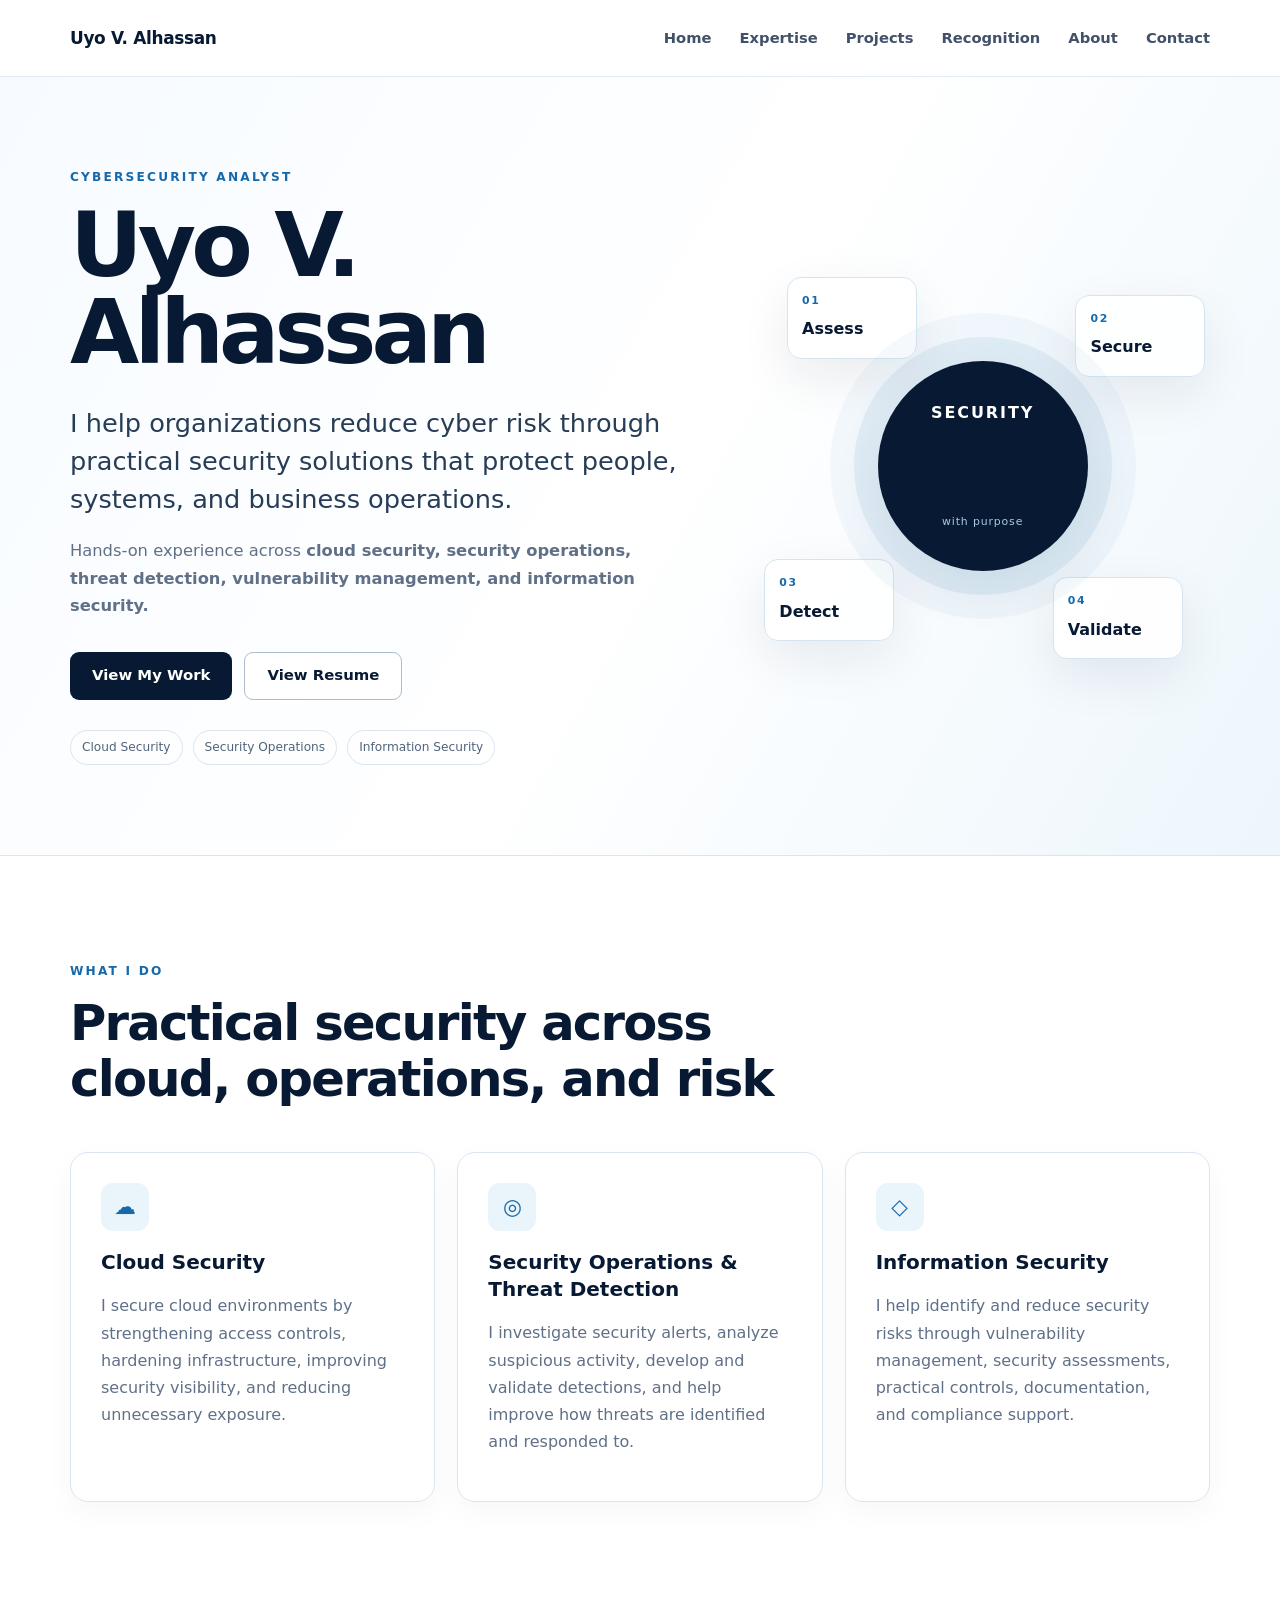
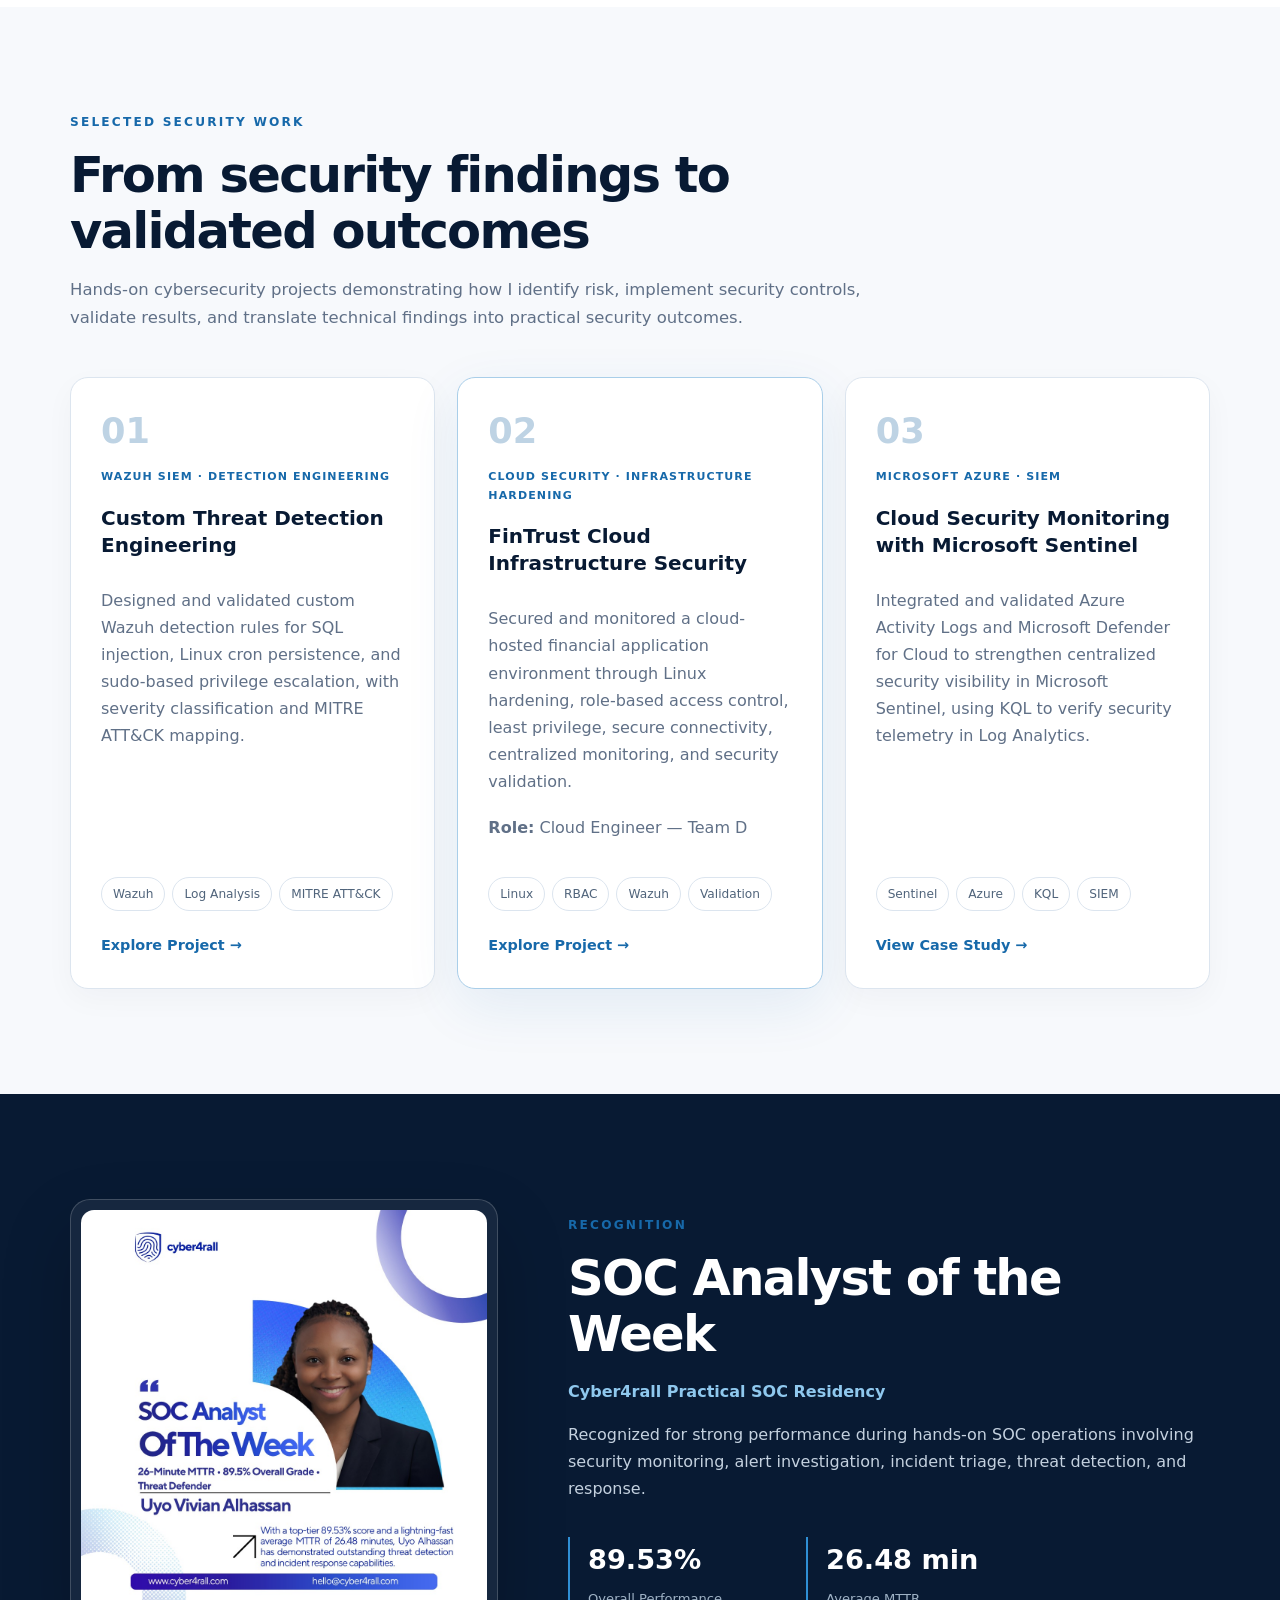
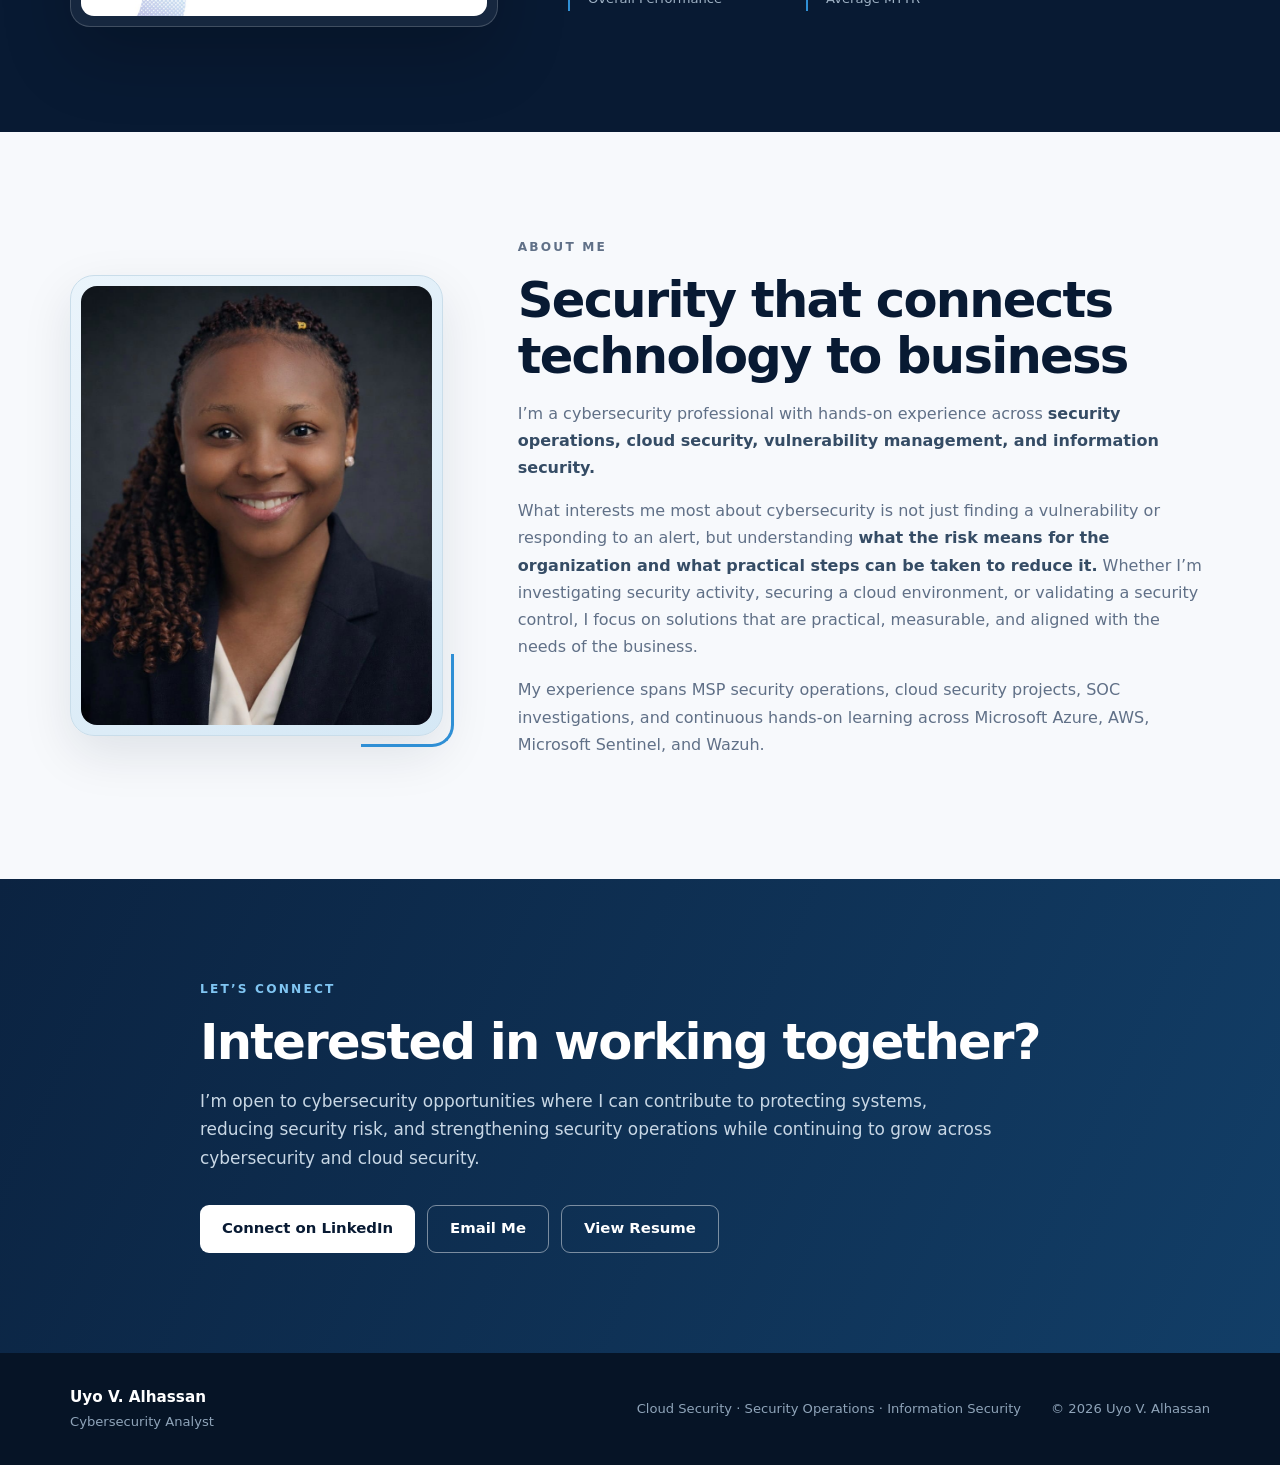
==== commit 5cf5211f: "Link portfolio project cards to project landing pages" ====
--- a/index.html
+++ b/index.html
@@ -22,176 +22,15 @@
   <link rel="stylesheet" href="styles.css?v=3" />
 </head>
 <body>
-  <header class="site-header">
-    <div class="container nav-wrap">
-      <a class="brand" href="#home" aria-label="Uyo V. Alhassan home">Uyo V. Alhassan</a>
-      <button class="nav-toggle" aria-label="Open navigation" aria-expanded="false">☰</button>
-      <nav class="nav-links" aria-label="Main navigation">
-        <a href="#home">Home</a>
-        <a href="#expertise">Expertise</a>
-        <a href="#projects">Projects</a>
-        <a href="#recognition">Recognition</a>
-        <a href="#about">About</a>
-        <a href="#contact">Contact</a>
-      </nav>
-    </div>
-  </header>
-
+  <header class="site-header"><div class="container nav-wrap"><a class="brand" href="#home" aria-label="Uyo V. Alhassan home">Uyo V. Alhassan</a><button class="nav-toggle" aria-label="Open navigation" aria-expanded="false">☰</button><nav class="nav-links" aria-label="Main navigation"><a href="#home">Home</a><a href="#expertise">Expertise</a><a href="#projects">Projects</a><a href="#recognition">Recognition</a><a href="#about">About</a><a href="#contact">Contact</a></nav></div></header>
   <main>
-    <section class="hero" id="home">
-      <div class="container hero-grid">
-        <div class="hero-copy">
-          <p class="eyebrow">CYBERSECURITY ANALYST</p>
-          <h1>Uyo V. Alhassan</h1>
-          <p class="hero-statement">I help organizations reduce cyber risk through practical security solutions that protect people, systems, and business operations.</p>
-          <p class="hero-support">Hands-on experience across <strong>cloud security, security operations, threat detection, vulnerability management, and information security.</strong></p>
-          <div class="hero-actions">
-            <a class="btn btn-primary" href="#projects">View My Work</a>
-            <a class="btn btn-secondary" href="assets/Uyo_Alhassan_Executive_Resume.pdf" target="_blank" rel="noopener">View Resume</a>
-          </div>
-          <div class="focus-tags" aria-label="Focus areas">
-            <span>Cloud Security</span>
-            <span>Security Operations</span>
-            <span>Information Security</span>
-          </div>
-        </div>
-
-        <div class="hero-visual" aria-hidden="true">
-          <div class="signal-card signal-one"><span>01</span><strong>Assess</strong></div>
-          <div class="signal-card signal-two"><span>02</span><strong>Secure</strong></div>
-          <div class="signal-card signal-three"><span>03</span><strong>Detect</strong></div>
-          <div class="signal-card signal-four"><span>04</span><strong>Validate</strong></div>
-          <div class="core-orb">SECURITY<br/><small>with purpose</small></div>
-        </div>
-      </div>
-    </section>
-
-    <section class="section" id="expertise">
-      <div class="container">
-        <div class="section-heading">
-          <p class="eyebrow">WHAT I DO</p>
-          <h2>Practical security across cloud, operations, and risk</h2>
-        </div>
-        <div class="cards three-col">
-          <article class="card expertise-card">
-            <div class="icon-chip">☁</div>
-            <h3>Cloud Security</h3>
-            <p>I secure cloud environments by strengthening access controls, hardening infrastructure, improving security visibility, and reducing unnecessary exposure.</p>
-          </article>
-          <article class="card expertise-card">
-            <div class="icon-chip">◎</div>
-            <h3>Security Operations &amp; Threat Detection</h3>
-            <p>I investigate security alerts, analyze suspicious activity, develop and validate detections, and help improve how threats are identified and responded to.</p>
-          </article>
-          <article class="card expertise-card">
-            <div class="icon-chip">◇</div>
-            <h3>Information Security</h3>
-            <p>I help identify and reduce security risks through vulnerability management, security assessments, practical controls, documentation, and compliance support.</p>
-          </article>
-        </div>
-      </div>
-    </section>
-
-    <section class="section section-alt" id="projects">
-      <div class="container">
-        <div class="section-heading wide">
-          <p class="eyebrow">SELECTED SECURITY WORK</p>
-          <h2>From security findings to validated outcomes</h2>
-          <p>Hands-on cybersecurity projects demonstrating how I identify risk, implement security controls, validate results, and translate technical findings into practical security outcomes.</p>
-        </div>
-
-        <div class="cards three-col project-grid">
-          <article class="card project-card">
-            <div class="project-number">01</div>
-            <p class="project-category">WAZUH SIEM · DETECTION ENGINEERING</p>
-            <h3>Custom Threat Detection Engineering</h3>
-            <p>Designed and validated custom Wazuh detection rules for SQL injection, Linux cron persistence, and sudo-based privilege escalation, with severity classification and MITRE ATT&amp;CK mapping.</p>
-            <div class="mini-tags"><span>Wazuh</span><span>Log Analysis</span><span>MITRE ATT&amp;CK</span></div>
-            <a class="text-link" href="assets/Uyo_Alhassan_Wazuh_Detection_Engineering_Case_Study.pdf" target="_blank" rel="noopener">View Case Study →</a>
-          </article>
-
-          <article class="card project-card featured-card">
-            <div class="project-number">02</div>
-            <p class="project-category">CLOUD SECURITY · INFRASTRUCTURE HARDENING</p>
-            <h3>FinTrust Cloud Infrastructure Security</h3>
-            <p>Secured and monitored a cloud-hosted financial application environment through Linux hardening, role-based access control, least privilege, secure connectivity, centralized monitoring, and security validation.</p>
-            <p class="role-line"><strong>Role:</strong> Cloud Engineer — Team D</p>
-            <div class="mini-tags"><span>Linux</span><span>RBAC</span><span>Wazuh</span><span>Validation</span></div>
-            <a class="text-link" href="assets/Uyo_Alhassan_FinTrust_Cloud_Infrastructure_Security_Case_Study.pdf" target="_blank" rel="noopener">View Case Study →</a>
-          </article>
-
-          <article class="card project-card">
-            <div class="project-number">03</div>
-            <p class="project-category">MICROSOFT AZURE · SIEM</p>
-            <h3>Cloud Security Monitoring with Microsoft Sentinel</h3>
-            <p>Integrated and validated Azure Activity Logs and Microsoft Defender for Cloud to strengthen centralized security visibility in Microsoft Sentinel, using KQL to verify security telemetry in Log Analytics.</p>
-            <div class="mini-tags"><span>Sentinel</span><span>Azure</span><span>KQL</span><span>SIEM</span></div>
-            <a class="text-link" href="assets/Uyo_Alhassan_Microsoft_Sentinel_Cloud_Security_Case_Study.pdf" target="_blank" rel="noopener">View Case Study →</a>
-          </article>
-        </div>
-      </div>
-    </section>
-
-    <section class="section recognition" id="recognition">
-      <div class="container recognition-grid">
-        <div class="recognition-visual">
-          <div class="award-frame">
-            <img src="assets/soc-analyst-of-the-week.jpeg" alt="Cyber4rall SOC Analyst of the Week recognition for Uyo V. Alhassan" />
-          </div>
-        </div>
-        <div class="recognition-copy">
-          <p class="eyebrow">RECOGNITION</p>
-          <h2>SOC Analyst of the Week</h2>
-          <p class="muted-strong">Cyber4rall Practical SOC Residency</p>
-          <p>Recognized for strong performance during hands-on SOC operations involving security monitoring, alert investigation, incident triage, threat detection, and response.</p>
-          <div class="metrics">
-            <div class="metric"><strong>89.53%</strong><span>Overall Performance</span></div>
-            <div class="metric"><strong>26.48 min</strong><span>Average MTTR</span></div>
-          </div>
-        </div>
-      </div>
-    </section>
-
-    <section class="section section-alt" id="about">
-      <div class="container about-grid">
-        <div class="about-photo">
-          <img src="assets/uyo-alhassan-headshot.jpeg" alt="Professional headshot of Uyo V. Alhassan" />
-        </div>
-        <div class="about-copy">
-          <p class="eyebrow">ABOUT ME</p>
-          <h2>Security that connects technology to business</h2>
-          <p>I’m a cybersecurity professional with hands-on experience across <strong>security operations, cloud security, vulnerability management, and information security.</strong></p>
-          <p>What interests me most about cybersecurity is not just finding a vulnerability or responding to an alert, but understanding <strong>what the risk means for the organization and what practical steps can be taken to reduce it.</strong> Whether I’m investigating security activity, securing a cloud environment, or validating a security control, I focus on solutions that are practical, measurable, and aligned with the needs of the business.</p>
-          <p>My experience spans MSP security operations, cloud security projects, SOC investigations, and continuous hands-on learning across Microsoft Azure, AWS, Microsoft Sentinel, and Wazuh.</p>
-        </div>
-      </div>
-    </section>
-
-    <section class="cta" id="contact">
-      <div class="container cta-inner">
-        <p class="eyebrow light">LET’S CONNECT</p>
-        <h2>Interested in working together?</h2>
-        <p>I’m open to cybersecurity opportunities where I can contribute to protecting systems, reducing security risk, and strengthening security operations while continuing to grow across cybersecurity and cloud security.</p>
-        <div class="cta-actions">
-          <a class="btn btn-light" href="https://www.linkedin.com/in/uyo-alhassan-4882471b2/" target="_blank" rel="noopener">Connect on LinkedIn</a>
-          <a class="btn btn-outline-light" href="mailto:alhassanuyovivian@gmail.com">Email Me</a>
-          <a class="btn btn-outline-light" href="assets/Uyo_Alhassan_Executive_Resume.pdf" target="_blank" rel="noopener">View Resume</a>
-        </div>
-      </div>
-    </section>
+    <section class="hero" id="home"><div class="container hero-grid"><div class="hero-copy"><p class="eyebrow">CYBERSECURITY ANALYST</p><h1>Uyo V. Alhassan</h1><p class="hero-statement">I help organizations reduce cyber risk through practical security solutions that protect people, systems, and business operations.</p><p class="hero-support">Hands-on experience across <strong>cloud security, security operations, threat detection, vulnerability management, and information security.</strong></p><div class="hero-actions"><a class="btn btn-primary" href="#projects">View My Work</a><a class="btn btn-secondary" href="assets/Uyo_Alhassan_Executive_Resume.pdf" target="_blank" rel="noopener">View Resume</a></div><div class="focus-tags" aria-label="Focus areas"><span>Cloud Security</span><span>Security Operations</span><span>Information Security</span></div></div><div class="hero-visual" aria-hidden="true"><div class="signal-card signal-one"><span>01</span><strong>Assess</strong></div><div class="signal-card signal-two"><span>02</span><strong>Secure</strong></div><div class="signal-card signal-three"><span>03</span><strong>Detect</strong></div><div class="signal-card signal-four"><span>04</span><strong>Validate</strong></div><div class="core-orb">SECURITY<br/><small>with purpose</small></div></div></div></section>
+    <section class="section" id="expertise"><div class="container"><div class="section-heading"><p class="eyebrow">WHAT I DO</p><h2>Practical security across cloud, operations, and risk</h2></div><div class="cards three-col"><article class="card expertise-card"><div class="icon-chip">☁</div><h3>Cloud Security</h3><p>I secure cloud environments by strengthening access controls, hardening infrastructure, improving security visibility, and reducing unnecessary exposure.</p></article><article class="card expertise-card"><div class="icon-chip">◎</div><h3>Security Operations &amp; Threat Detection</h3><p>I investigate security alerts, analyze suspicious activity, develop and validate detections, and help improve how threats are identified and responded to.</p></article><article class="card expertise-card"><div class="icon-chip">◇</div><h3>Information Security</h3><p>I help identify and reduce security risks through vulnerability management, security assessments, practical controls, documentation, and compliance support.</p></article></div></div></section>
+    <section class="section section-alt" id="projects"><div class="container"><div class="section-heading wide"><p class="eyebrow">SELECTED SECURITY WORK</p><h2>From security findings to validated outcomes</h2><p>Hands-on cybersecurity projects demonstrating how I identify risk, implement security controls, validate results, and translate technical findings into practical security outcomes.</p></div><div class="cards three-col project-grid"><article class="card project-card"><div class="project-number">01</div><p class="project-category">WAZUH SIEM · DETECTION ENGINEERING</p><h3>Custom Threat Detection Engineering</h3><p>Designed and validated custom Wazuh detection rules for SQL injection, Linux cron persistence, and sudo-based privilege escalation, with severity classification and MITRE ATT&amp;CK mapping.</p><div class="mini-tags"><span>Wazuh</span><span>Log Analysis</span><span>MITRE ATT&amp;CK</span></div><a class="text-link" href="projects/wazuh-detection-engineering.html">Explore Project →</a></article><article class="card project-card featured-card"><div class="project-number">02</div><p class="project-category">CLOUD SECURITY · INFRASTRUCTURE HARDENING</p><h3>FinTrust Cloud Infrastructure Security</h3><p>Secured and monitored a cloud-hosted financial application environment through Linux hardening, role-based access control, least privilege, secure connectivity, centralized monitoring, and security validation.</p><p class="role-line"><strong>Role:</strong> Cloud Engineer — Team D</p><div class="mini-tags"><span>Linux</span><span>RBAC</span><span>Wazuh</span><span>Validation</span></div><a class="text-link" href="projects/fintrust.html">Explore Project →</a></article><article class="card project-card"><div class="project-number">03</div><p class="project-category">MICROSOFT AZURE · SIEM</p><h3>Cloud Security Monitoring with Microsoft Sentinel</h3><p>Integrated and validated Azure Activity Logs and Microsoft Defender for Cloud to strengthen centralized security visibility in Microsoft Sentinel, using KQL to verify security telemetry in Log Analytics.</p><div class="mini-tags"><span>Sentinel</span><span>Azure</span><span>KQL</span><span>SIEM</span></div><a class="text-link" href="assets/Uyo_Alhassan_Microsoft_Sentinel_Cloud_Security_Case_Study.pdf" target="_blank" rel="noopener">View Case Study →</a></article></div></div></section>
+    <section class="section recognition" id="recognition"><div class="container recognition-grid"><div class="recognition-visual"><div class="award-frame"><img src="assets/soc-analyst-of-the-week.jpeg" alt="Cyber4rall SOC Analyst of the Week recognition for Uyo V. Alhassan" /></div></div><div class="recognition-copy"><p class="eyebrow">RECOGNITION</p><h2>SOC Analyst of the Week</h2><p class="muted-strong">Cyber4rall Practical SOC Residency</p><p>Recognized for strong performance during hands-on SOC operations involving security monitoring, alert investigation, incident triage, threat detection, and response.</p><div class="metrics"><div class="metric"><strong>89.53%</strong><span>Overall Performance</span></div><div class="metric"><strong>26.48 min</strong><span>Average MTTR</span></div></div></div></div></section>
+    <section class="section section-alt" id="about"><div class="container about-grid"><div class="about-photo"><img src="assets/uyo-alhassan-headshot.jpeg" alt="Professional headshot of Uyo V. Alhassan" /></div><div class="about-copy"><p class="eyebrow">ABOUT ME</p><h2>Security that connects technology to business</h2><p>I’m a cybersecurity professional with hands-on experience across <strong>security operations, cloud security, vulnerability management, and information security.</strong></p><p>What interests me most about cybersecurity is not just finding a vulnerability or responding to an alert, but understanding <strong>what the risk means for the organization and what practical steps can be taken to reduce it.</strong> Whether I’m investigating security activity, securing a cloud environment, or validating a security control, I focus on solutions that are practical, measurable, and aligned with the needs of the business.</p><p>My experience spans MSP security operations, cloud security projects, SOC investigations, and continuous hands-on learning across Microsoft Azure, AWS, Microsoft Sentinel, and Wazuh.</p></div></div></section>
+    <section class="cta" id="contact"><div class="container cta-inner"><p class="eyebrow light">LET’S CONNECT</p><h2>Interested in working together?</h2><p>I’m open to cybersecurity opportunities where I can contribute to protecting systems, reducing security risk, and strengthening security operations while continuing to grow across cybersecurity and cloud security.</p><div class="cta-actions"><a class="btn btn-light" href="https://www.linkedin.com/in/uyo-alhassan-4882471b2/" target="_blank" rel="noopener">Connect on LinkedIn</a><a class="btn btn-outline-light" href="mailto:alhassanuyovivian@gmail.com">Email Me</a><a class="btn btn-outline-light" href="assets/Uyo_Alhassan_Executive_Resume.pdf" target="_blank" rel="noopener">View Resume</a></div></div></section>
   </main>
-
-  <footer class="site-footer">
-    <div class="container footer-wrap">
-      <div>
-        <strong>Uyo V. Alhassan</strong>
-        <span>Cybersecurity Analyst</span>
-      </div>
-      <p>Cloud Security · Security Operations · Information Security</p>
-      <p>© 2026 Uyo V. Alhassan</p>
-    </div>
-  </footer>
-
-  <script src="script.js?v=3"></script>
+  <footer class="site-footer"><div class="container footer-wrap"><div><strong>Uyo V. Alhassan</strong><span>Cybersecurity Analyst</span></div><p>Cloud Security · Security Operations · Information Security</p><p>© 2026 Uyo V. Alhassan</p></div></footer><script src="script.js?v=3"></script>
 </body>
-</html>
+</html>
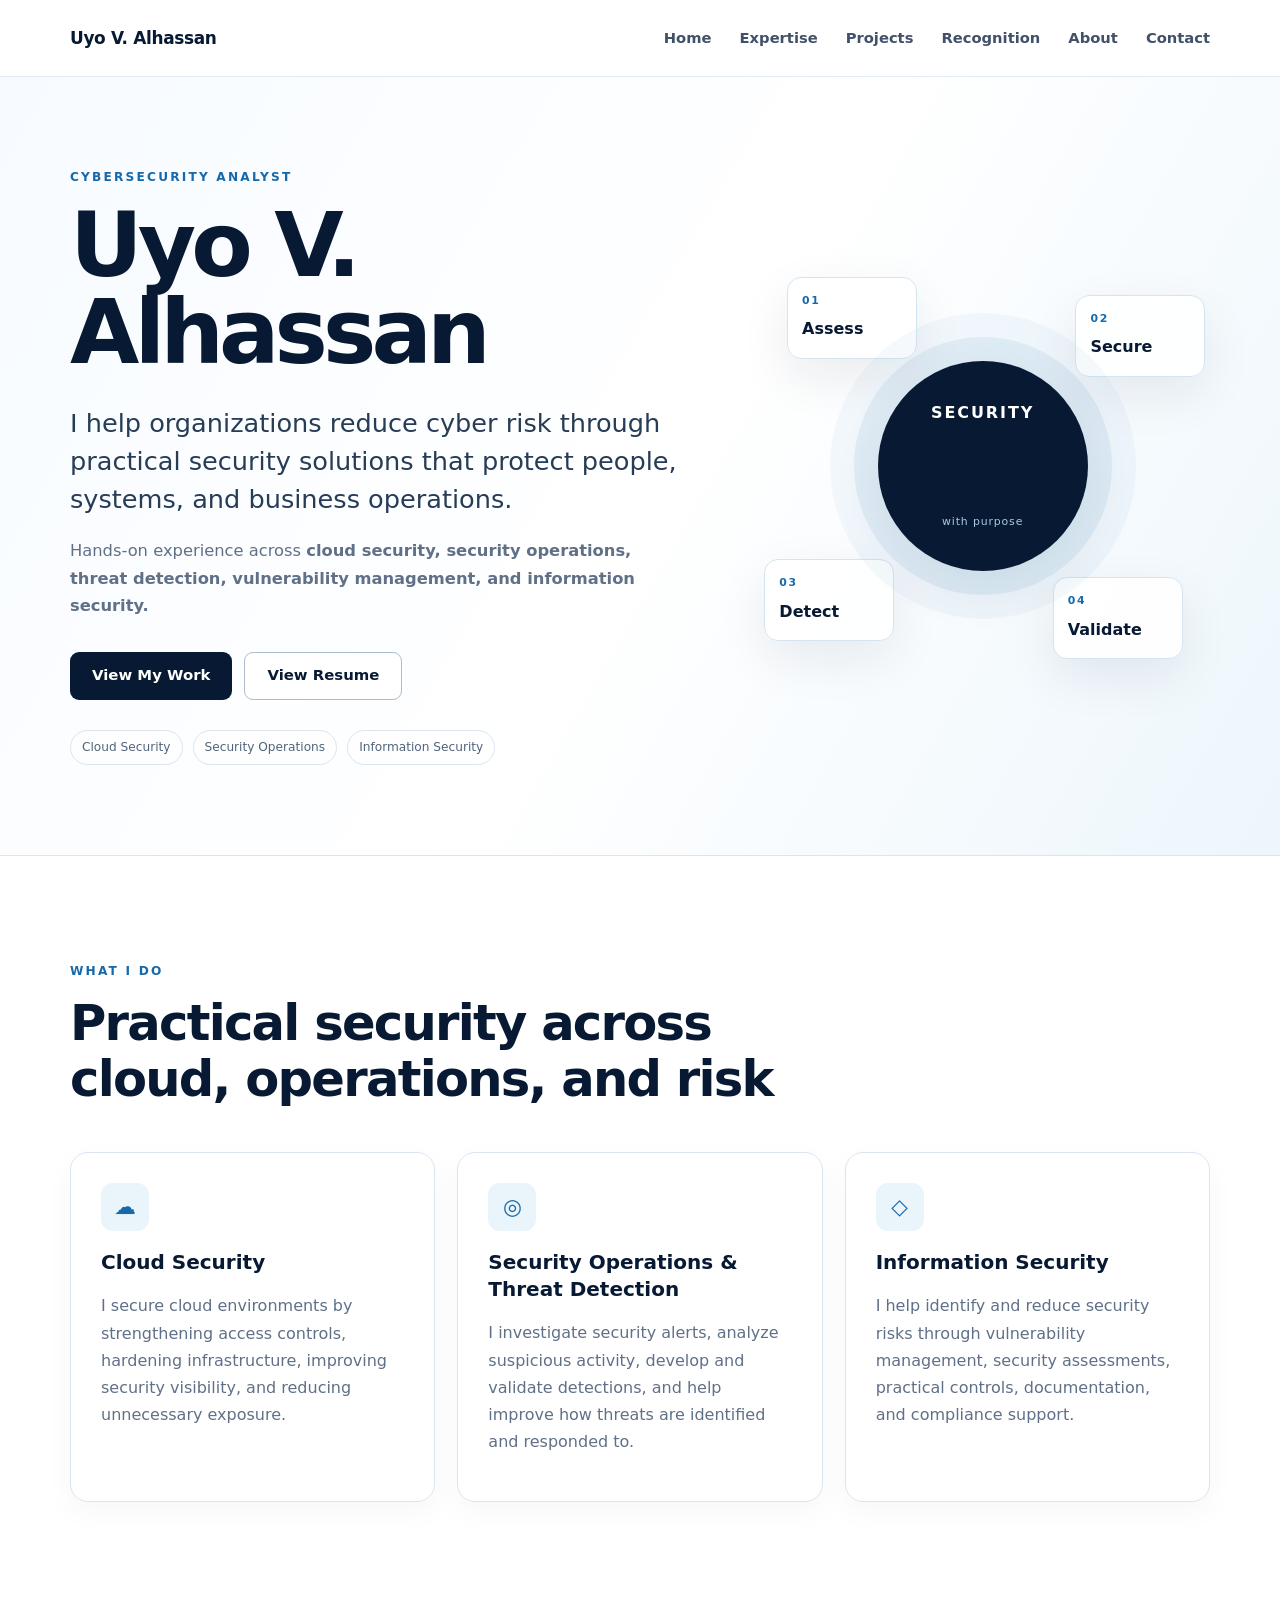
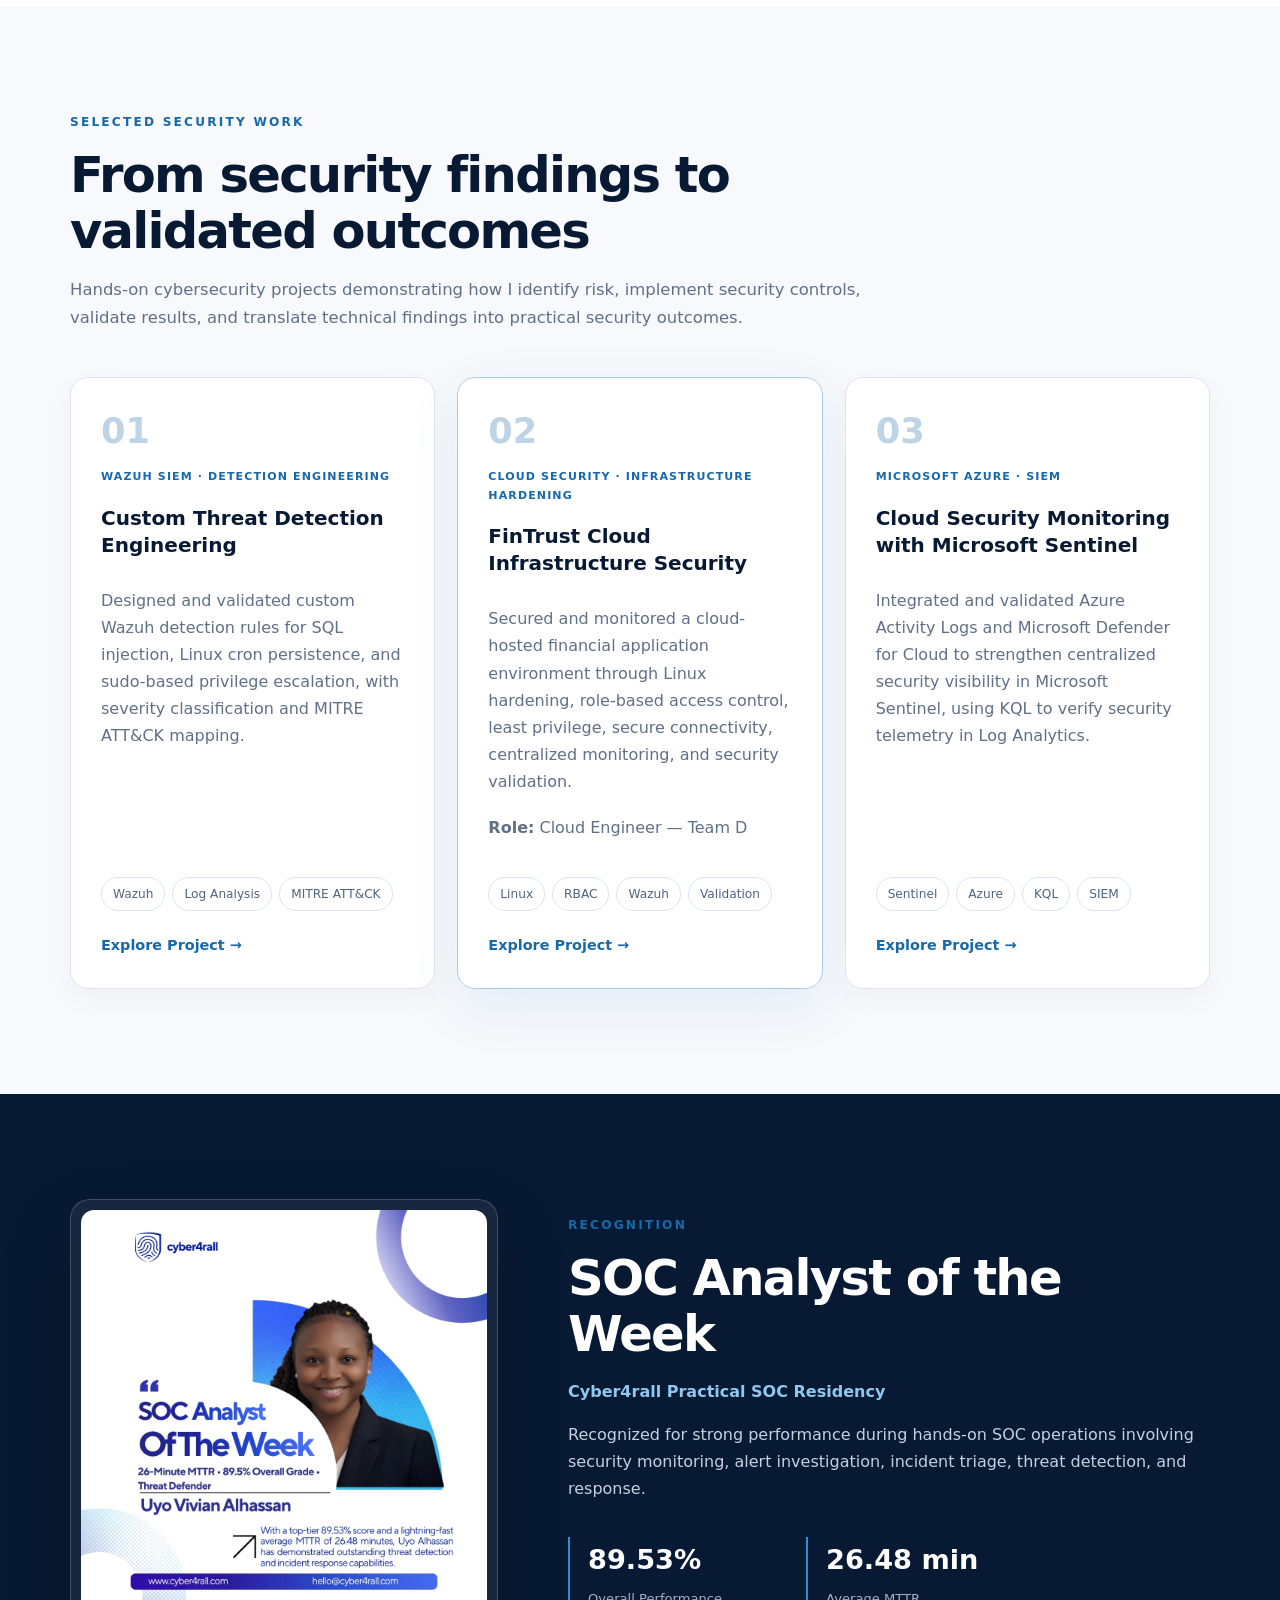
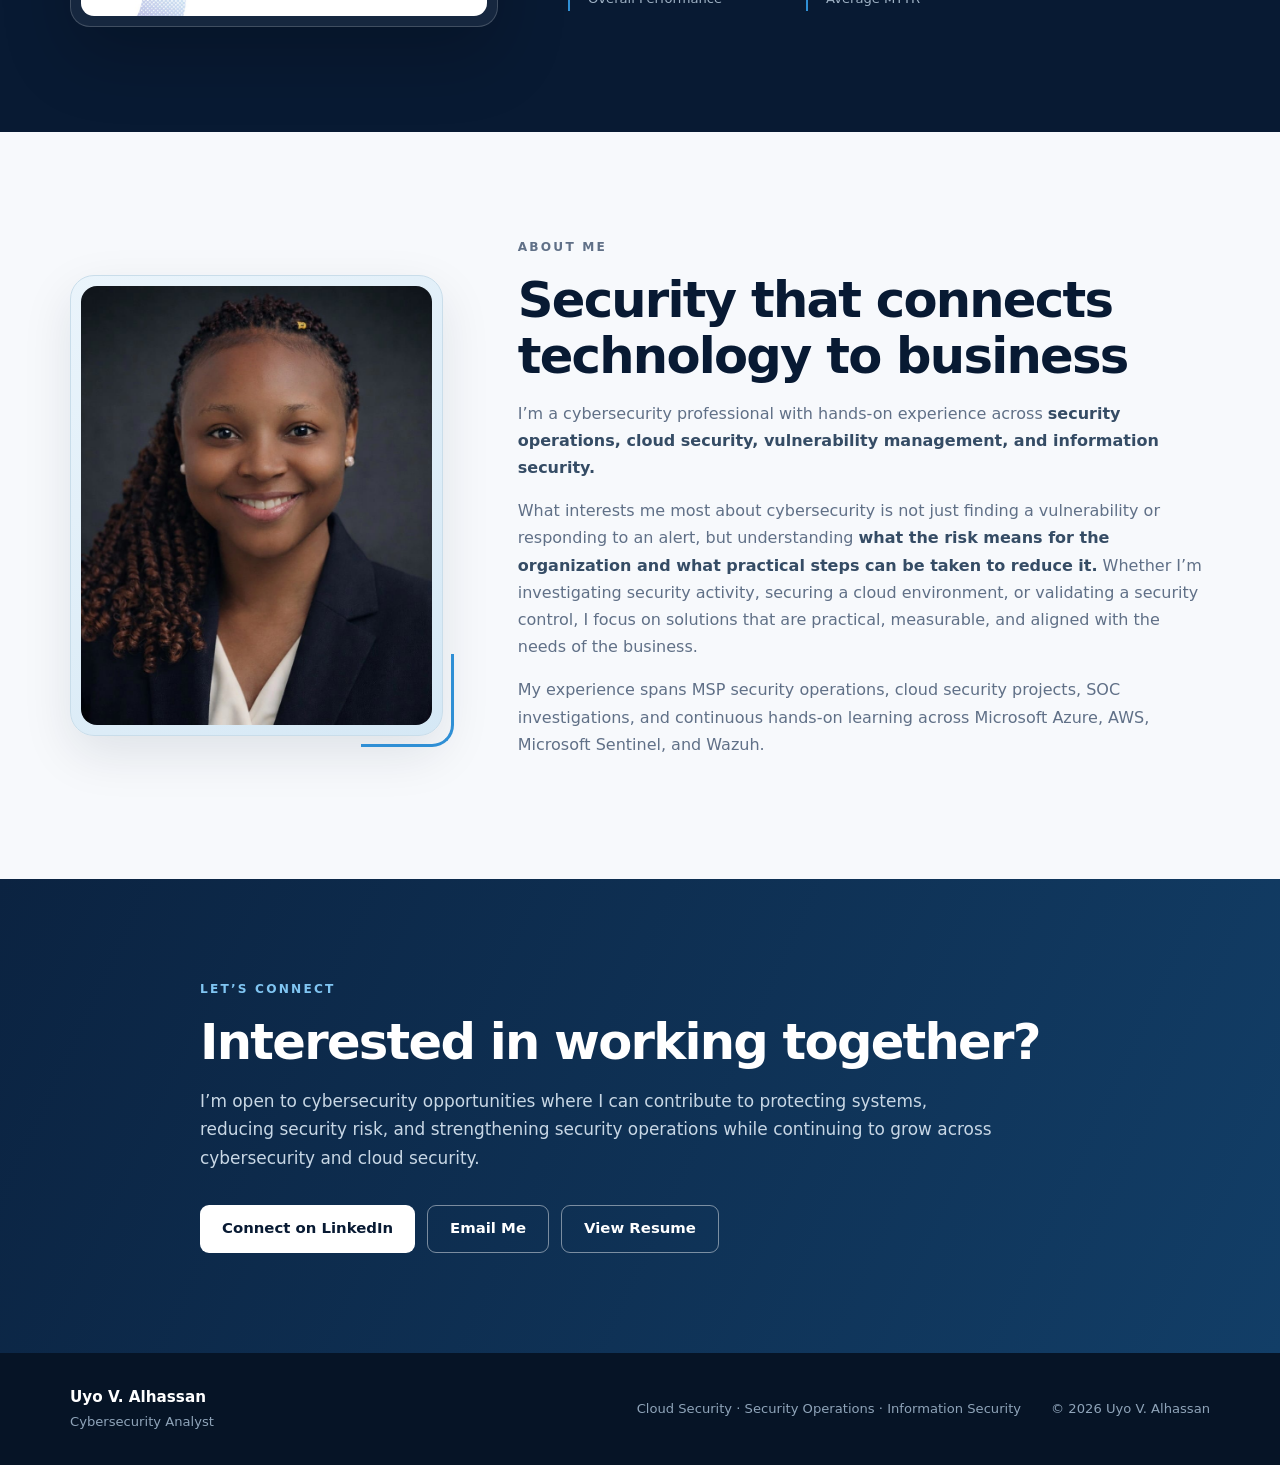
==== commit f073a96e: "Link Sentinel card to project landing page" ====
--- a/index.html
+++ b/index.html
@@ -4,7 +4,6 @@
   <meta charset="UTF-8" />
   <meta name="viewport" content="width=device-width, initial-scale=1.0" />
   <meta name="description" content="Uyo V. Alhassan — Cybersecurity Analyst portfolio focused on cloud security, security operations, threat detection, and information security." />
-
   <meta property="og:type" content="website" />
   <meta property="og:url" content="https://uyovivian.github.io/" />
   <meta property="og:title" content="Cybersecurity Portfolio | Uyo V. Alhassan" />
@@ -12,12 +11,10 @@
   <meta property="og:image" content="https://uyovivian.github.io/assets/uyo-alhassan-headshot.jpeg" />
   <meta property="og:image:alt" content="Professional headshot of Uyo V. Alhassan, Cybersecurity Analyst" />
   <meta property="og:site_name" content="Uyo V. Alhassan Cybersecurity Portfolio" />
-
   <meta name="twitter:card" content="summary_large_image" />
   <meta name="twitter:title" content="Cybersecurity Portfolio | Uyo V. Alhassan" />
   <meta name="twitter:description" content="Explore hands-on work across cloud security, security operations, threat detection, vulnerability management, and information security." />
   <meta name="twitter:image" content="https://uyovivian.github.io/assets/uyo-alhassan-headshot.jpeg" />
-
   <title>Uyo V. Alhassan | Cybersecurity Analyst</title>
   <link rel="stylesheet" href="styles.css?v=3" />
 </head>
@@ -26,7 +23,7 @@
   <main>
     <section class="hero" id="home"><div class="container hero-grid"><div class="hero-copy"><p class="eyebrow">CYBERSECURITY ANALYST</p><h1>Uyo V. Alhassan</h1><p class="hero-statement">I help organizations reduce cyber risk through practical security solutions that protect people, systems, and business operations.</p><p class="hero-support">Hands-on experience across <strong>cloud security, security operations, threat detection, vulnerability management, and information security.</strong></p><div class="hero-actions"><a class="btn btn-primary" href="#projects">View My Work</a><a class="btn btn-secondary" href="assets/Uyo_Alhassan_Executive_Resume.pdf" target="_blank" rel="noopener">View Resume</a></div><div class="focus-tags" aria-label="Focus areas"><span>Cloud Security</span><span>Security Operations</span><span>Information Security</span></div></div><div class="hero-visual" aria-hidden="true"><div class="signal-card signal-one"><span>01</span><strong>Assess</strong></div><div class="signal-card signal-two"><span>02</span><strong>Secure</strong></div><div class="signal-card signal-three"><span>03</span><strong>Detect</strong></div><div class="signal-card signal-four"><span>04</span><strong>Validate</strong></div><div class="core-orb">SECURITY<br/><small>with purpose</small></div></div></div></section>
     <section class="section" id="expertise"><div class="container"><div class="section-heading"><p class="eyebrow">WHAT I DO</p><h2>Practical security across cloud, operations, and risk</h2></div><div class="cards three-col"><article class="card expertise-card"><div class="icon-chip">☁</div><h3>Cloud Security</h3><p>I secure cloud environments by strengthening access controls, hardening infrastructure, improving security visibility, and reducing unnecessary exposure.</p></article><article class="card expertise-card"><div class="icon-chip">◎</div><h3>Security Operations &amp; Threat Detection</h3><p>I investigate security alerts, analyze suspicious activity, develop and validate detections, and help improve how threats are identified and responded to.</p></article><article class="card expertise-card"><div class="icon-chip">◇</div><h3>Information Security</h3><p>I help identify and reduce security risks through vulnerability management, security assessments, practical controls, documentation, and compliance support.</p></article></div></div></section>
-    <section class="section section-alt" id="projects"><div class="container"><div class="section-heading wide"><p class="eyebrow">SELECTED SECURITY WORK</p><h2>From security findings to validated outcomes</h2><p>Hands-on cybersecurity projects demonstrating how I identify risk, implement security controls, validate results, and translate technical findings into practical security outcomes.</p></div><div class="cards three-col project-grid"><article class="card project-card"><div class="project-number">01</div><p class="project-category">WAZUH SIEM · DETECTION ENGINEERING</p><h3>Custom Threat Detection Engineering</h3><p>Designed and validated custom Wazuh detection rules for SQL injection, Linux cron persistence, and sudo-based privilege escalation, with severity classification and MITRE ATT&amp;CK mapping.</p><div class="mini-tags"><span>Wazuh</span><span>Log Analysis</span><span>MITRE ATT&amp;CK</span></div><a class="text-link" href="projects/wazuh-detection-engineering.html">Explore Project →</a></article><article class="card project-card featured-card"><div class="project-number">02</div><p class="project-category">CLOUD SECURITY · INFRASTRUCTURE HARDENING</p><h3>FinTrust Cloud Infrastructure Security</h3><p>Secured and monitored a cloud-hosted financial application environment through Linux hardening, role-based access control, least privilege, secure connectivity, centralized monitoring, and security validation.</p><p class="role-line"><strong>Role:</strong> Cloud Engineer — Team D</p><div class="mini-tags"><span>Linux</span><span>RBAC</span><span>Wazuh</span><span>Validation</span></div><a class="text-link" href="projects/fintrust.html">Explore Project →</a></article><article class="card project-card"><div class="project-number">03</div><p class="project-category">MICROSOFT AZURE · SIEM</p><h3>Cloud Security Monitoring with Microsoft Sentinel</h3><p>Integrated and validated Azure Activity Logs and Microsoft Defender for Cloud to strengthen centralized security visibility in Microsoft Sentinel, using KQL to verify security telemetry in Log Analytics.</p><div class="mini-tags"><span>Sentinel</span><span>Azure</span><span>KQL</span><span>SIEM</span></div><a class="text-link" href="assets/Uyo_Alhassan_Microsoft_Sentinel_Cloud_Security_Case_Study.pdf" target="_blank" rel="noopener">View Case Study →</a></article></div></div></section>
+    <section class="section section-alt" id="projects"><div class="container"><div class="section-heading wide"><p class="eyebrow">SELECTED SECURITY WORK</p><h2>From security findings to validated outcomes</h2><p>Hands-on cybersecurity projects demonstrating how I identify risk, implement security controls, validate results, and translate technical findings into practical security outcomes.</p></div><div class="cards three-col project-grid"><article class="card project-card"><div class="project-number">01</div><p class="project-category">WAZUH SIEM · DETECTION ENGINEERING</p><h3>Custom Threat Detection Engineering</h3><p>Designed and validated custom Wazuh detection rules for SQL injection, Linux cron persistence, and sudo-based privilege escalation, with severity classification and MITRE ATT&amp;CK mapping.</p><div class="mini-tags"><span>Wazuh</span><span>Log Analysis</span><span>MITRE ATT&amp;CK</span></div><a class="text-link" href="projects/wazuh-detection-engineering.html">Explore Project →</a></article><article class="card project-card featured-card"><div class="project-number">02</div><p class="project-category">CLOUD SECURITY · INFRASTRUCTURE HARDENING</p><h3>FinTrust Cloud Infrastructure Security</h3><p>Secured and monitored a cloud-hosted financial application environment through Linux hardening, role-based access control, least privilege, secure connectivity, centralized monitoring, and security validation.</p><p class="role-line"><strong>Role:</strong> Cloud Engineer — Team D</p><div class="mini-tags"><span>Linux</span><span>RBAC</span><span>Wazuh</span><span>Validation</span></div><a class="text-link" href="projects/fintrust.html">Explore Project →</a></article><article class="card project-card"><div class="project-number">03</div><p class="project-category">MICROSOFT AZURE · SIEM</p><h3>Cloud Security Monitoring with Microsoft Sentinel</h3><p>Integrated and validated Azure Activity Logs and Microsoft Defender for Cloud to strengthen centralized security visibility in Microsoft Sentinel, using KQL to verify security telemetry in Log Analytics.</p><div class="mini-tags"><span>Sentinel</span><span>Azure</span><span>KQL</span><span>SIEM</span></div><a class="text-link" href="projects/microsoft-sentinel.html">Explore Project →</a></article></div></div></section>
     <section class="section recognition" id="recognition"><div class="container recognition-grid"><div class="recognition-visual"><div class="award-frame"><img src="assets/soc-analyst-of-the-week.jpeg" alt="Cyber4rall SOC Analyst of the Week recognition for Uyo V. Alhassan" /></div></div><div class="recognition-copy"><p class="eyebrow">RECOGNITION</p><h2>SOC Analyst of the Week</h2><p class="muted-strong">Cyber4rall Practical SOC Residency</p><p>Recognized for strong performance during hands-on SOC operations involving security monitoring, alert investigation, incident triage, threat detection, and response.</p><div class="metrics"><div class="metric"><strong>89.53%</strong><span>Overall Performance</span></div><div class="metric"><strong>26.48 min</strong><span>Average MTTR</span></div></div></div></div></section>
     <section class="section section-alt" id="about"><div class="container about-grid"><div class="about-photo"><img src="assets/uyo-alhassan-headshot.jpeg" alt="Professional headshot of Uyo V. Alhassan" /></div><div class="about-copy"><p class="eyebrow">ABOUT ME</p><h2>Security that connects technology to business</h2><p>I’m a cybersecurity professional with hands-on experience across <strong>security operations, cloud security, vulnerability management, and information security.</strong></p><p>What interests me most about cybersecurity is not just finding a vulnerability or responding to an alert, but understanding <strong>what the risk means for the organization and what practical steps can be taken to reduce it.</strong> Whether I’m investigating security activity, securing a cloud environment, or validating a security control, I focus on solutions that are practical, measurable, and aligned with the needs of the business.</p><p>My experience spans MSP security operations, cloud security projects, SOC investigations, and continuous hands-on learning across Microsoft Azure, AWS, Microsoft Sentinel, and Wazuh.</p></div></div></section>
     <section class="cta" id="contact"><div class="container cta-inner"><p class="eyebrow light">LET’S CONNECT</p><h2>Interested in working together?</h2><p>I’m open to cybersecurity opportunities where I can contribute to protecting systems, reducing security risk, and strengthening security operations while continuing to grow across cybersecurity and cloud security.</p><div class="cta-actions"><a class="btn btn-light" href="https://www.linkedin.com/in/uyo-alhassan-4882471b2/" target="_blank" rel="noopener">Connect on LinkedIn</a><a class="btn btn-outline-light" href="mailto:alhassanuyovivian@gmail.com">Email Me</a><a class="btn btn-outline-light" href="assets/Uyo_Alhassan_Executive_Resume.pdf" target="_blank" rel="noopener">View Resume</a></div></div></section>
